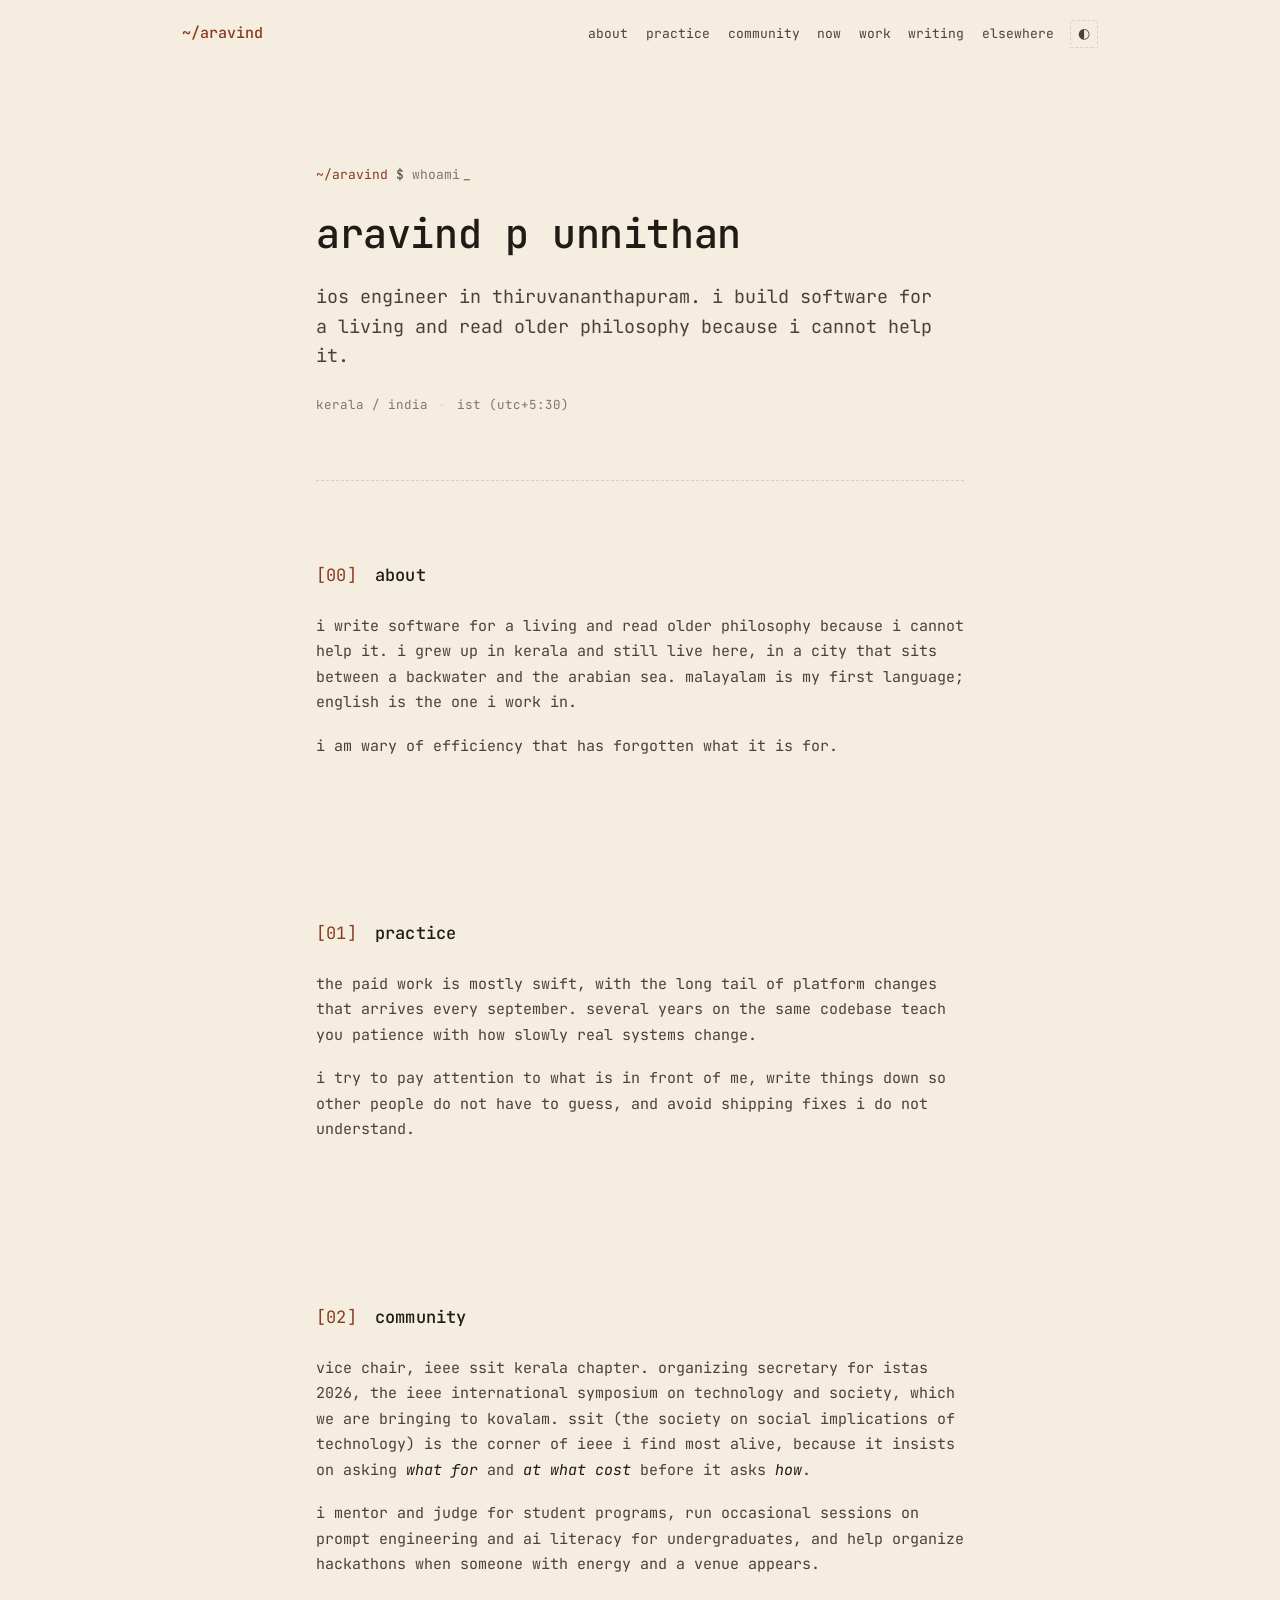
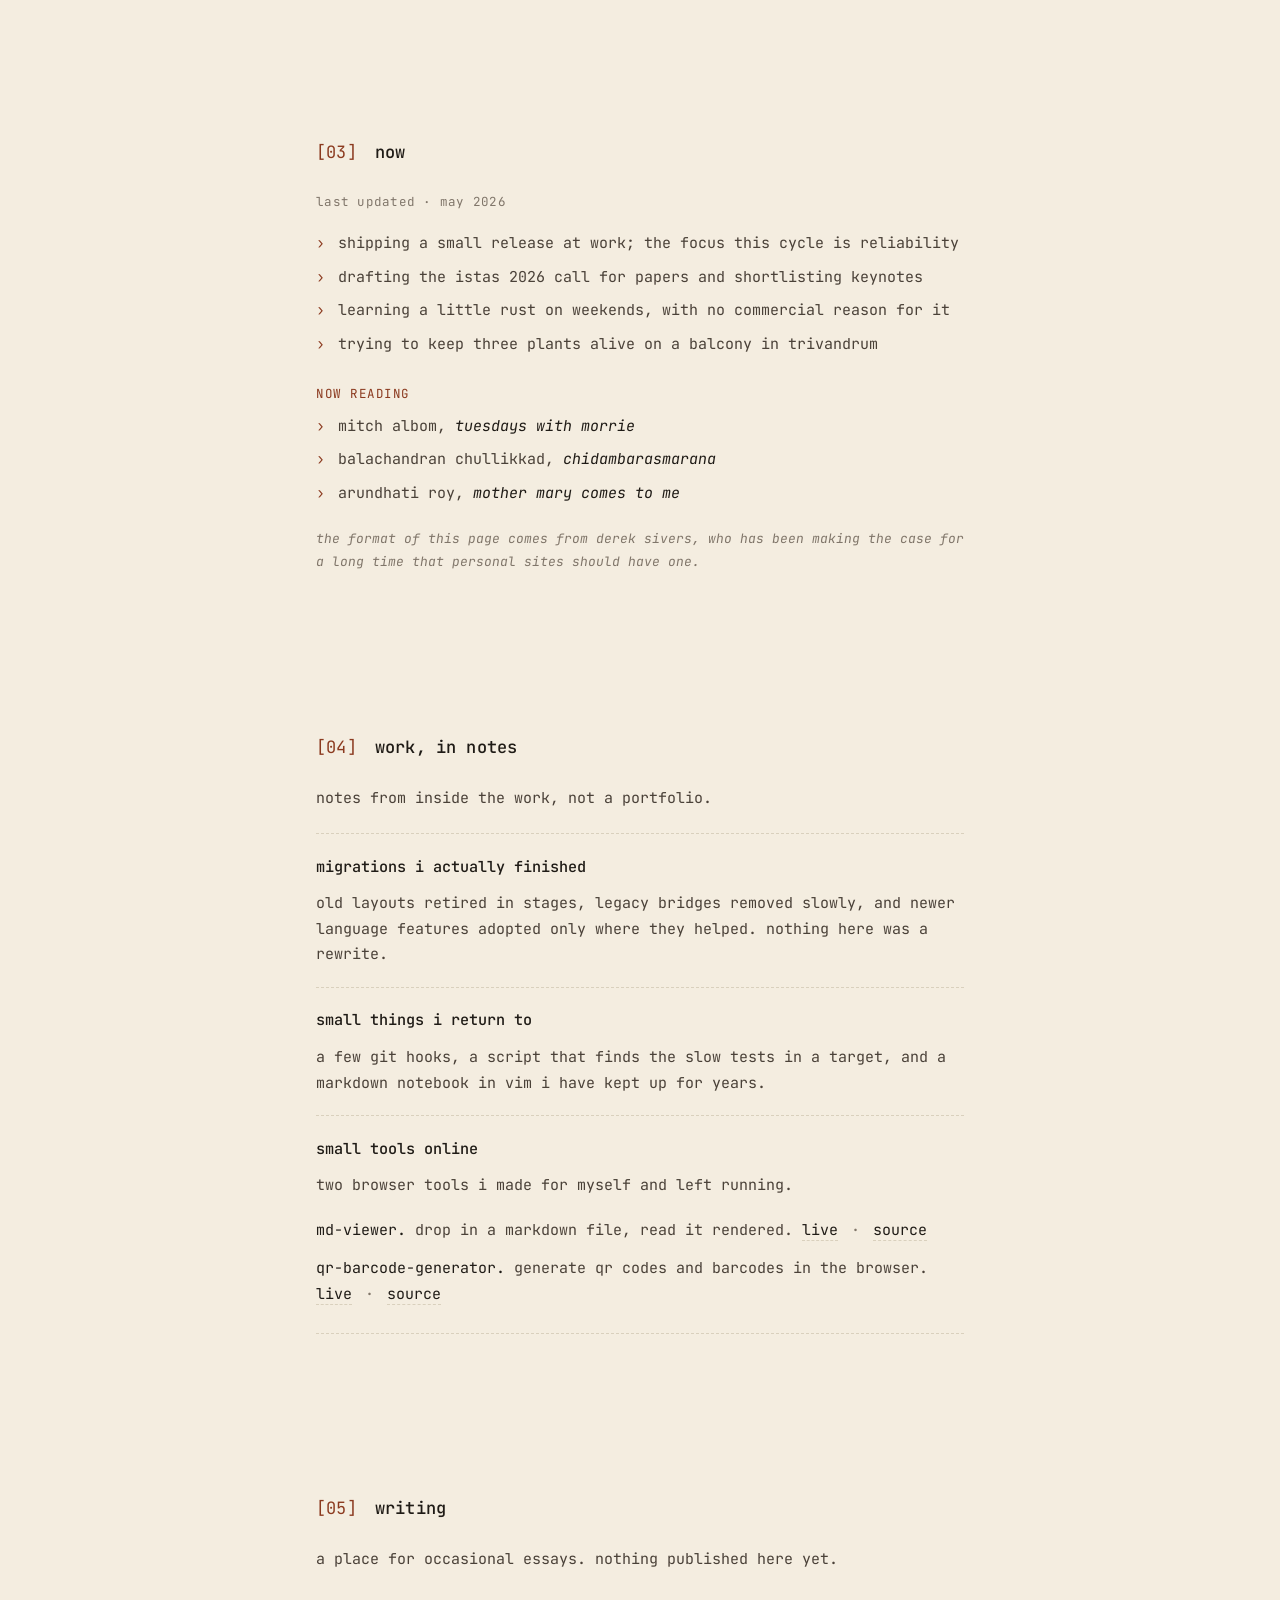
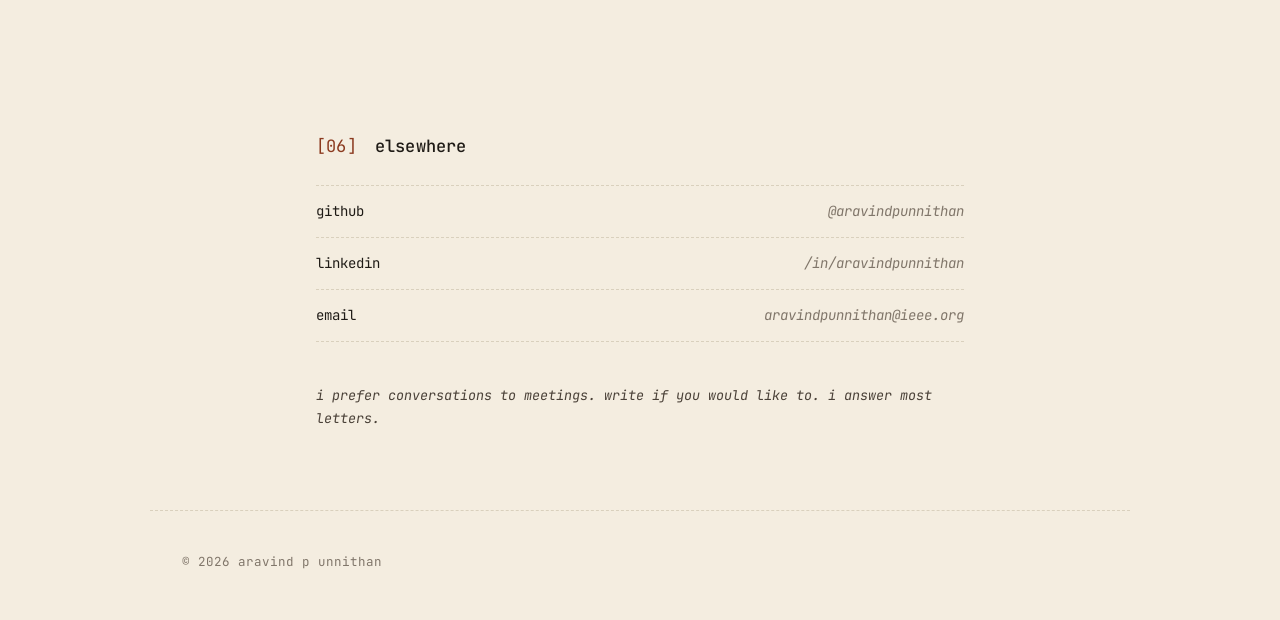
==== index.html @ e4cbd6d9 "Adding small tools to work notes Added md-viewer and qr-barcode-generator to work notes" ====
<!DOCTYPE html>
<html lang="en">
<head>
  <meta charset="UTF-8">
  <meta name="viewport" content="width=device-width, initial-scale=1.0">
  <title>aravind p unnithan</title>
  <meta name="description" content="iOS engineer in Thiruvananthapuram. Notes on practice, reading, and the slow work of building software that pays attention.">
  <meta name="author" content="Aravind P Unnithan">
  <meta name="theme-color" content="#16130f">

  <meta property="og:title" content="aravind p unnithan">
  <meta property="og:description" content="iOS engineer in Thiruvananthapuram. Notes on practice, reading, and the slow work of building software that pays attention.">
  <meta property="og:type" content="website">
  <meta property="og:url" content="https://aravindpunnithan.github.io">

  <link rel="preconnect" href="https://fonts.googleapis.com">
  <link rel="preconnect" href="https://fonts.gstatic.com" crossorigin>
  <link href="https://fonts.googleapis.com/css2?family=JetBrains+Mono:ital,wght@0,300;0,400;0,500;0,600;1,300;1,400&display=swap" rel="stylesheet">

  <link rel="stylesheet" href="styles.css">
</head>
<body>

  <header class="bar">
    <a href="#top" class="brand" aria-label="home">
      <span class="prompt">~/aravind</span>
    </a>
    <nav class="nav" aria-label="primary">
      <a href="#about">about</a>
      <a href="#practice">practice</a>
      <a href="#community">community</a>
      <a href="#now">now</a>
      <a href="#work">work</a>
      <a href="#writing">writing</a>
      <a href="#elsewhere">elsewhere</a>
    </nav>
    <button id="theme" class="theme" type="button" aria-label="toggle theme" title="toggle theme">
      <span aria-hidden="true">◐</span>
    </button>
  </header>

  <main id="top">

    <section class="hero">
      <p class="cmd"><span class="who">~/aravind</span> <span class="sep">$</span> whoami</p>
      <h1>aravind p unnithan</h1>
      <p class="lede">
        ios engineer in thiruvananthapuram. i build software for a living
        and read older philosophy because i cannot help it.
      </p>
      <p class="meta">
        <span>kerala / india</span>
        <span class="dot">·</span>
        <span>ist (utc+5:30)</span>
      </p>
    </section>

    <hr>

    <section id="about">
      <h2><span class="num">[00]</span> about</h2>
      <p>
        i write software for a living and read older philosophy because i
        cannot help it. i grew up in kerala and still live here, in a city
        that sits between a backwater and the arabian sea. malayalam is my
        first language; english is the one i work in.
      </p>
      <p>
        i am wary of efficiency that has forgotten what it is for.
      </p>
    </section>

    <section id="practice">
      <h2><span class="num">[01]</span> practice</h2>
      <p>
        the paid work is mostly swift, with the long tail of platform
        changes that arrives every september. several years on the same
        codebase teach you patience with how slowly real systems change.
      </p>
      <p>
        i try to pay attention to what is in front of me, write things
        down so other people do not have to guess, and avoid shipping
        fixes i do not understand.
      </p>
    </section>

    <section id="community">
      <h2><span class="num">[02]</span> community</h2>
      <p>
        vice chair, ieee ssit kerala chapter. organizing secretary for
        istas 2026, the ieee international symposium on technology and
        society, which we are bringing to kovalam. ssit (the society on
        social implications of technology) is the corner of ieee i find
        most alive, because it insists on asking <em>what for</em> and
        <em>at what cost</em> before it asks <em>how</em>.
      </p>
      <p>
        i mentor and judge for student programs, run occasional sessions
        on prompt engineering and ai literacy for undergraduates, and help
        organize hackathons when someone with energy and a venue appears.
      </p>
    </section>

    <section id="now">
      <h2><span class="num">[03]</span> now</h2>
      <p class="stamp">last updated · may 2026</p>
      <ul class="bullets">
        <li>shipping a small release at work; the focus this cycle is reliability</li>
        <li>drafting the istas 2026 call for papers and shortlisting keynotes</li>
        <li>learning a little rust on weekends, with no commercial reason for it</li>
        <li>trying to keep three plants alive on a balcony in trivandrum</li>
      </ul>

      <p class="sub">now reading</p>
      <ul class="bullets">
        <li>mitch albom, <em>tuesdays with morrie</em></li>
        <li>balachandran chullikkad, <em>chidambarasmarana</em></li>
        <li>arundhati roy, <em>mother mary comes to me</em></li>
      </ul>

      <p class="aside">
        the format of this page comes from derek sivers, who has been
        making the case for a long time that personal sites should have
        one.
      </p>
    </section>

    <section id="work">
      <h2><span class="num">[04]</span> work, in notes</h2>
      <p>
        notes from inside the work, not a portfolio.
      </p>

      <article class="note">
        <h3>migrations i actually finished</h3>
        <p>
          old layouts retired in stages, legacy bridges removed slowly,
          and newer language features adopted only where they helped.
          nothing here was a rewrite.
        </p>
      </article>

      <article class="note">
        <h3>small things i return to</h3>
        <p>
          a few git hooks, a script that finds the slow tests in a target,
          and a markdown notebook in vim i have kept up for years.
        </p>
      </article>

      <article class="note">
        <h3>small tools online</h3>
        <p>
          two browser tools i made for myself and left running.
        </p>
        <ul class="tools">
          <li>
            <span class="t">md-viewer.</span>
            drop in a markdown file, read it rendered.
            <a href="https://aravindpunnithan.github.io/md-viewer/" target="_blank" rel="noopener noreferrer">live</a>
            <span class="sepdot">·</span>
            <a href="https://github.com/aravindpunnithan/md-viewer" target="_blank" rel="noopener noreferrer">source</a>
          </li>
          <li>
            <span class="t">qr-barcode-generator.</span>
            generate qr codes and barcodes in the browser.
            <a href="https://aravindpunnithan.github.io/qr-barcode-generator/" target="_blank" rel="noopener noreferrer">live</a>
            <span class="sepdot">·</span>
            <a href="https://github.com/aravindpunnithan/qr-barcode-generator" target="_blank" rel="noopener noreferrer">source</a>
          </li>
        </ul>
      </article>
    </section>

    <section id="writing">
      <h2><span class="num">[05]</span> writing</h2>
      <p>
        a place for occasional essays. nothing published here yet.
      </p>
    </section>

    <section id="elsewhere">
      <h2><span class="num">[06]</span> elsewhere</h2>
      <ul class="links">
        <li>
          <a href="https://github.com/aravindpunnithan" target="_blank" rel="noopener noreferrer">
            <span class="k">github</span>
            <span class="v">@aravindpunnithan</span>
          </a>
        </li>
        <li>
          <a href="https://www.linkedin.com/in/aravindpunnithan" target="_blank" rel="noopener noreferrer">
            <span class="k">linkedin</span>
            <span class="v">/in/aravindpunnithan</span>
          </a>
        </li>
        <li>
          <a href="mailto:aravindpunnithan@ieee.org">
            <span class="k">email</span>
            <span class="v">aravindpunnithan@ieee.org</span>
          </a>
        </li>
      </ul>

      <p class="hire">
        i prefer conversations to meetings. write if you would like to.
        i answer most letters.
      </p>
    </section>

  </main>

  <footer>
    <p>© <span id="year">2026</span> aravind p unnithan</p>
  </footer>

  <script>
    (function () {
      var y = document.getElementById('year');
      if (y) y.textContent = new Date().getFullYear();

      var root = document.documentElement;
      var btn = document.getElementById('theme');
      var key = 'theme';
      var saved = localStorage.getItem(key);
      if (saved === 'light' || saved === 'dark') root.setAttribute('data-theme', saved);

      btn.addEventListener('click', function () {
        var current = root.getAttribute('data-theme');
        if (!current) {
          var prefersLight = window.matchMedia('(prefers-color-scheme: light)').matches;
          current = prefersLight ? 'light' : 'dark';
        }
        var next = current === 'dark' ? 'light' : 'dark';
        root.setAttribute('data-theme', next);
        localStorage.setItem(key, next);
      });
    })();
  </script>
</body>
</html>
---- styles.css ----
/* aravind punnithan — personal site
   monospace, dark by default, light on request */

:root {
  --bg:        #16130f;
  --bg-soft:   #1e1a15;
  --fg:        #e8ddc8;
  --fg-soft:   #b8ad97;
  --fg-faint:  #756d5e;
  --accent:    #d4915a;
  --rule:      #2a241d;

  --mono: "JetBrains Mono", ui-monospace, "SF Mono", SFMono-Regular,
          Menlo, Consolas, "Liberation Mono", monospace;

  --measure: 72ch;
  --gutter: clamp(1.25rem, 4vw, 2rem);
  --section-y: clamp(3rem, 7vw, 5rem);
}

:root[data-theme="light"] {
  --bg:        #f4ede0;
  --bg-soft:   #ece3d2;
  --fg:        #1f1b16;
  --fg-soft:   #4a4138;
  --fg-faint:  #80766a;
  --accent:    #8b3a1f;
  --rule:      #d9d0bd;
}

@media (prefers-color-scheme: light) {
  :root:not([data-theme]) {
    --bg:        #f4ede0;
    --bg-soft:   #ece3d2;
    --fg:        #1f1b16;
    --fg-soft:   #4a4138;
    --fg-faint:  #80766a;
    --accent:    #8b3a1f;
    --rule:      #d9d0bd;
  }
}

*, *::before, *::after { box-sizing: border-box; }

html { scroll-behavior: smooth; scroll-padding-top: 6rem; }

body {
  margin: 0;
  background: var(--bg);
  color: var(--fg);
  font-family: var(--mono);
  font-size: 15px;
  line-height: 1.7;
  -webkit-font-smoothing: antialiased;
  text-rendering: optimizeLegibility;
}

::selection { background: var(--accent); color: var(--bg); }

a {
  color: var(--fg);
  text-decoration: none;
  border-bottom: 1px dashed var(--rule);
  transition: color .15s ease, border-color .15s ease;
}
a:hover, a:focus-visible { color: var(--accent); border-bottom-color: var(--accent); outline: none; }

hr {
  border: 0;
  border-top: 1px dashed var(--rule);
  margin: 0 auto;
  max-width: var(--measure);
}

/* ── bar ───────────────────────────────────────── */
.bar {
  display: flex;
  align-items: center;
  gap: 1rem;
  max-width: 980px;
  margin: 0 auto;
  padding: 1.25rem var(--gutter);
  flex-wrap: wrap;
}

.brand {
  border: none;
  font-weight: 500;
  color: var(--fg);
}
.brand .prompt { color: var(--accent); }
.brand:hover .prompt { color: var(--fg); }

.nav {
  display: flex;
  gap: 1.1rem;
  margin-left: auto;
  flex-wrap: wrap;
  font-size: 13px;
}
.nav a {
  border-bottom: none;
  color: var(--fg-soft);
}
.nav a:hover { color: var(--accent); }

.theme {
  background: transparent;
  border: 1px dashed var(--rule);
  color: var(--fg-soft);
  font: inherit;
  font-size: 14px;
  width: 28px;
  height: 28px;
  border-radius: 2px;
  cursor: pointer;
  transition: color .15s ease, border-color .15s ease;
}
.theme:hover { color: var(--accent); border-color: var(--accent); }

/* ── main ──────────────────────────────────────── */
main {
  max-width: 980px;
  margin: 0 auto;
  padding: 0 var(--gutter);
}

section {
  max-width: var(--measure);
  margin: 0 auto;
  padding: var(--section-y) 0;
}

/* ── hero ──────────────────────────────────────── */
.hero { padding: clamp(3rem, 9vw, 6rem) 0 clamp(2.5rem, 6vw, 4rem); }

.cmd {
  margin: 0 0 1.5rem;
  font-size: 13px;
  color: var(--fg-faint);
}
.cmd .who { color: var(--accent); }
.cmd .sep { color: var(--fg-soft); }
.cmd::after {
  content: "_";
  margin-left: 0.4ch;
  color: var(--accent);
  animation: blink 1.2s steps(1) infinite;
}

@keyframes blink {
  0%, 50% { opacity: 1; }
  50.01%, 100% { opacity: 0; }
}

h1 {
  font-family: var(--mono);
  font-weight: 500;
  font-size: clamp(1.75rem, 4vw, 2.5rem);
  letter-spacing: -0.01em;
  margin: 0 0 1.5rem;
  line-height: 1.2;
}

.lede {
  font-size: clamp(1rem, 1vw + 0.85rem, 1.15rem);
  color: var(--fg-soft);
  margin: 0 0 1.5rem;
  max-width: 56ch;
  line-height: 1.6;
}

.meta {
  margin: 0;
  font-size: 12.5px;
  color: var(--fg-faint);
  display: flex;
  flex-wrap: wrap;
  gap: 0.5rem 0.65rem;
}
.meta .dot { color: var(--rule); }

/* ── headings ──────────────────────────────────── */
h2 {
  font-family: var(--mono);
  font-weight: 500;
  font-size: 1.0625rem;
  color: var(--fg);
  margin: 0 0 1.5rem;
  letter-spacing: 0.01em;
}
h2 .num {
  color: var(--accent);
  margin-right: 0.5rem;
  font-weight: 400;
}

h3 {
  font-family: var(--mono);
  font-weight: 500;
  font-size: 0.95rem;
  color: var(--fg);
  margin: 0 0 0.75rem;
}

/* ── prose ─────────────────────────────────────── */
section p {
  margin: 0 0 1.2em;
  color: var(--fg-soft);
}
section p:last-child { margin-bottom: 0; }

em {
  font-style: italic;
  color: var(--fg);
}

strong {
  font-weight: 600;
  color: var(--fg);
}

/* ── now / lists ───────────────────────────────── */
.stamp {
  font-size: 12.5px;
  color: var(--fg-faint);
  margin: 0 0 1.2rem;
  letter-spacing: 0.02em;
}

.sub {
  font-size: 12.5px;
  color: var(--accent);
  margin: 1.6rem 0 0.6rem;
  letter-spacing: 0.04em;
  text-transform: uppercase;
}

.bullets {
  list-style: none;
  padding: 0;
  margin: 0 0 1.2rem;
}
.bullets li {
  position: relative;
  padding-left: 1.4rem;
  margin-bottom: 0.5rem;
  color: var(--fg-soft);
}
.bullets li::before {
  content: "›";
  position: absolute;
  left: 0;
  color: var(--accent);
}

.aside {
  font-size: 13px;
  color: var(--fg-faint);
  font-style: italic;
  margin-top: 1.4rem;
}

/* ── tools list inside a note ──────────────────── */
.tools {
  list-style: none;
  padding: 0;
  margin: 0.8rem 0 0;
}
.tools li {
  padding: 0.4rem 0;
  color: var(--fg-soft);
}
.tools .t { color: var(--fg); }
.tools .sepdot { color: var(--fg-faint); margin: 0 0.25rem; }

/* ── notes ─────────────────────────────────────── */
.note {
  padding: 1.2rem 0;
  border-bottom: 1px dashed var(--rule);
}
.note:first-of-type { border-top: 1px dashed var(--rule); margin-top: 1.4rem; }
.note p { margin-bottom: 0; }

/* ── elsewhere ─────────────────────────────────── */
.links {
  list-style: none;
  padding: 0;
  margin: 0 0 1.6rem;
  border-top: 1px dashed var(--rule);
}
.links li { border-bottom: 1px dashed var(--rule); }
.links a {
  display: flex;
  justify-content: space-between;
  gap: 1rem;
  padding: 0.85rem 0;
  border: none;
  font-size: 14px;
}
.links .k { color: var(--fg); }
.links .v { color: var(--fg-faint); font-style: italic; }
.links a:hover .k, .links a:hover .v { color: var(--accent); }

.hire {
  font-size: 13.5px;
  color: var(--fg-soft);
  padding: 1rem 0 0;
  font-style: italic;
}

/* ── footer ────────────────────────────────────── */
footer {
  max-width: 980px;
  margin: 0 auto;
  padding: 2.5rem var(--gutter) 3rem;
  border-top: 1px dashed var(--rule);
  font-size: 12.5px;
  color: var(--fg-faint);
}
footer p { margin: 0; max-width: var(--measure); }

/* ── small screens ─────────────────────────────── */
@media (max-width: 620px) {
  .bar { gap: 0.75rem; padding: 1rem var(--gutter); }
  .nav { margin-left: 0; width: 100%; order: 3; }
  .theme { order: 2; margin-left: auto; }
}

/* ── motion ────────────────────────────────────── */
@media (prefers-reduced-motion: reduce) {
  html { scroll-behavior: auto; }
  .cmd::after { animation: none; }
  *, *::before, *::after {
    transition-duration: 0.001ms !important;
    animation-duration: 0.001ms !important;
  }
}
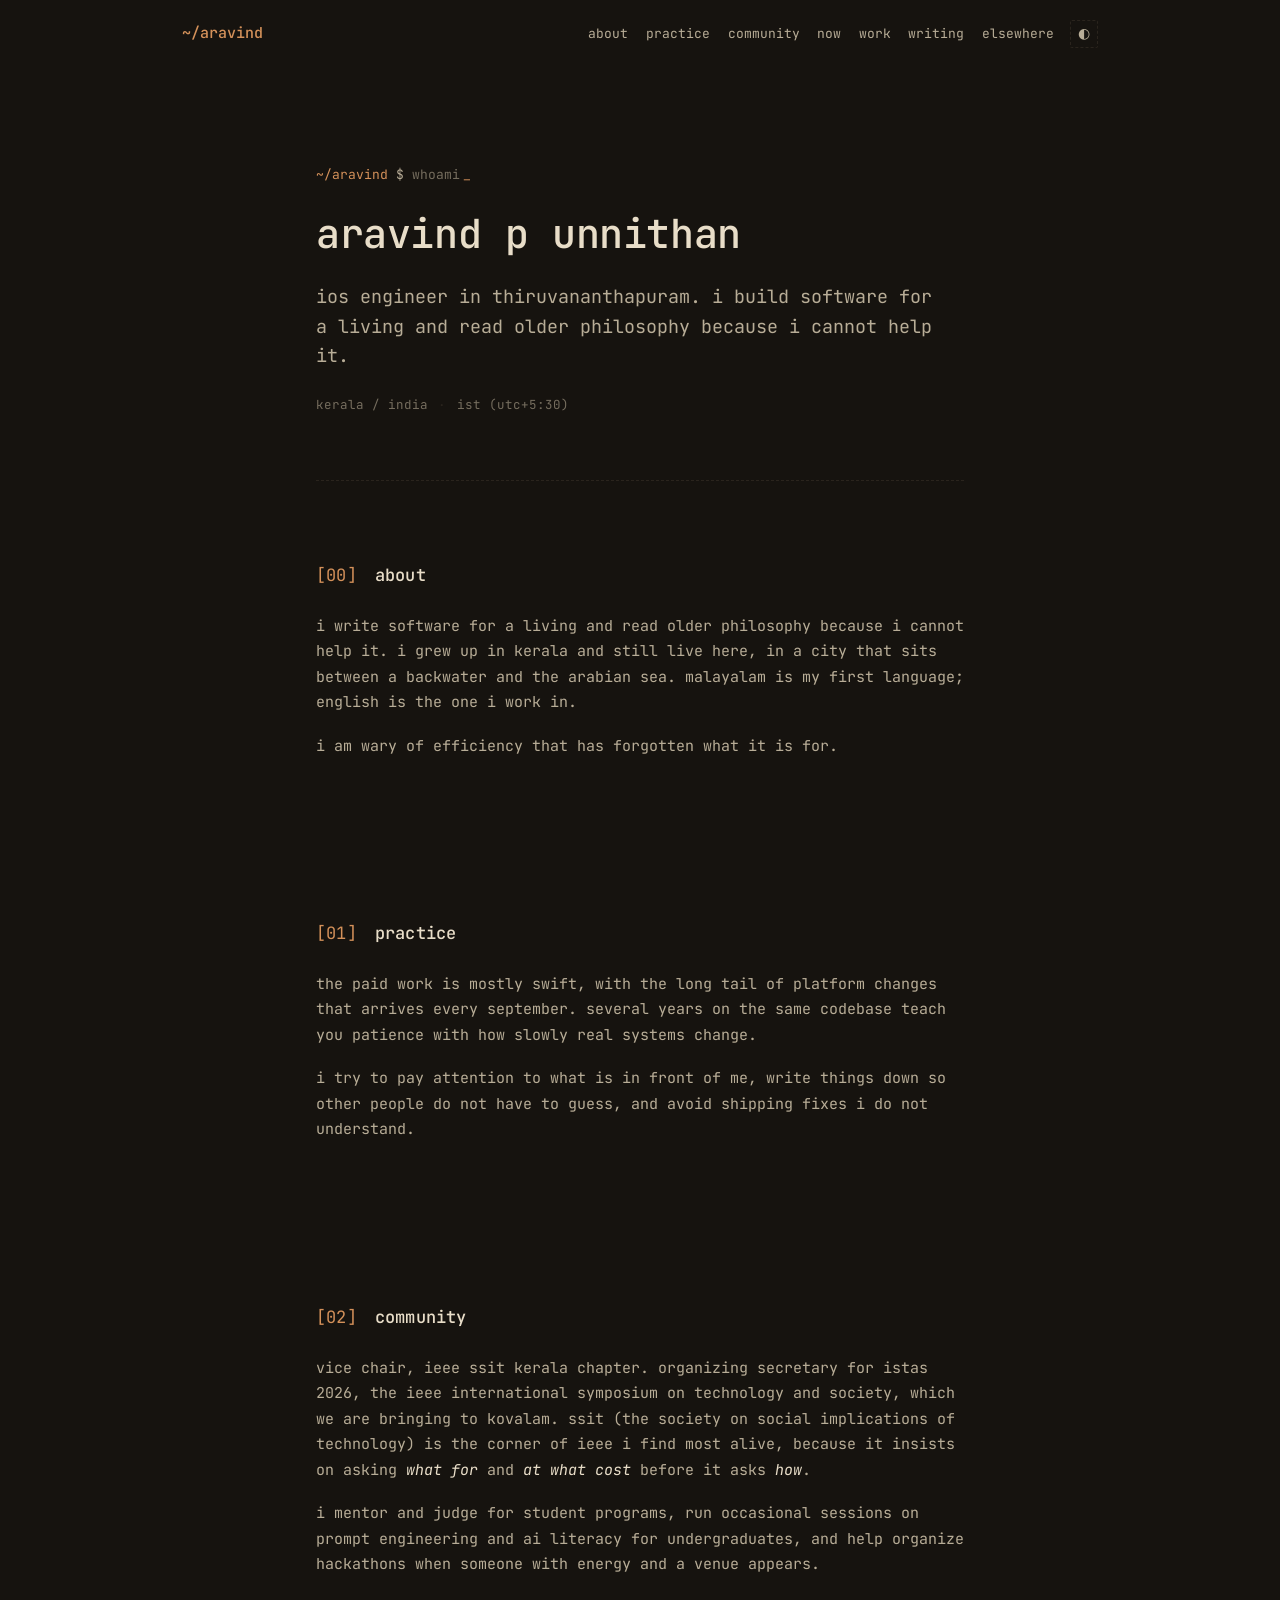
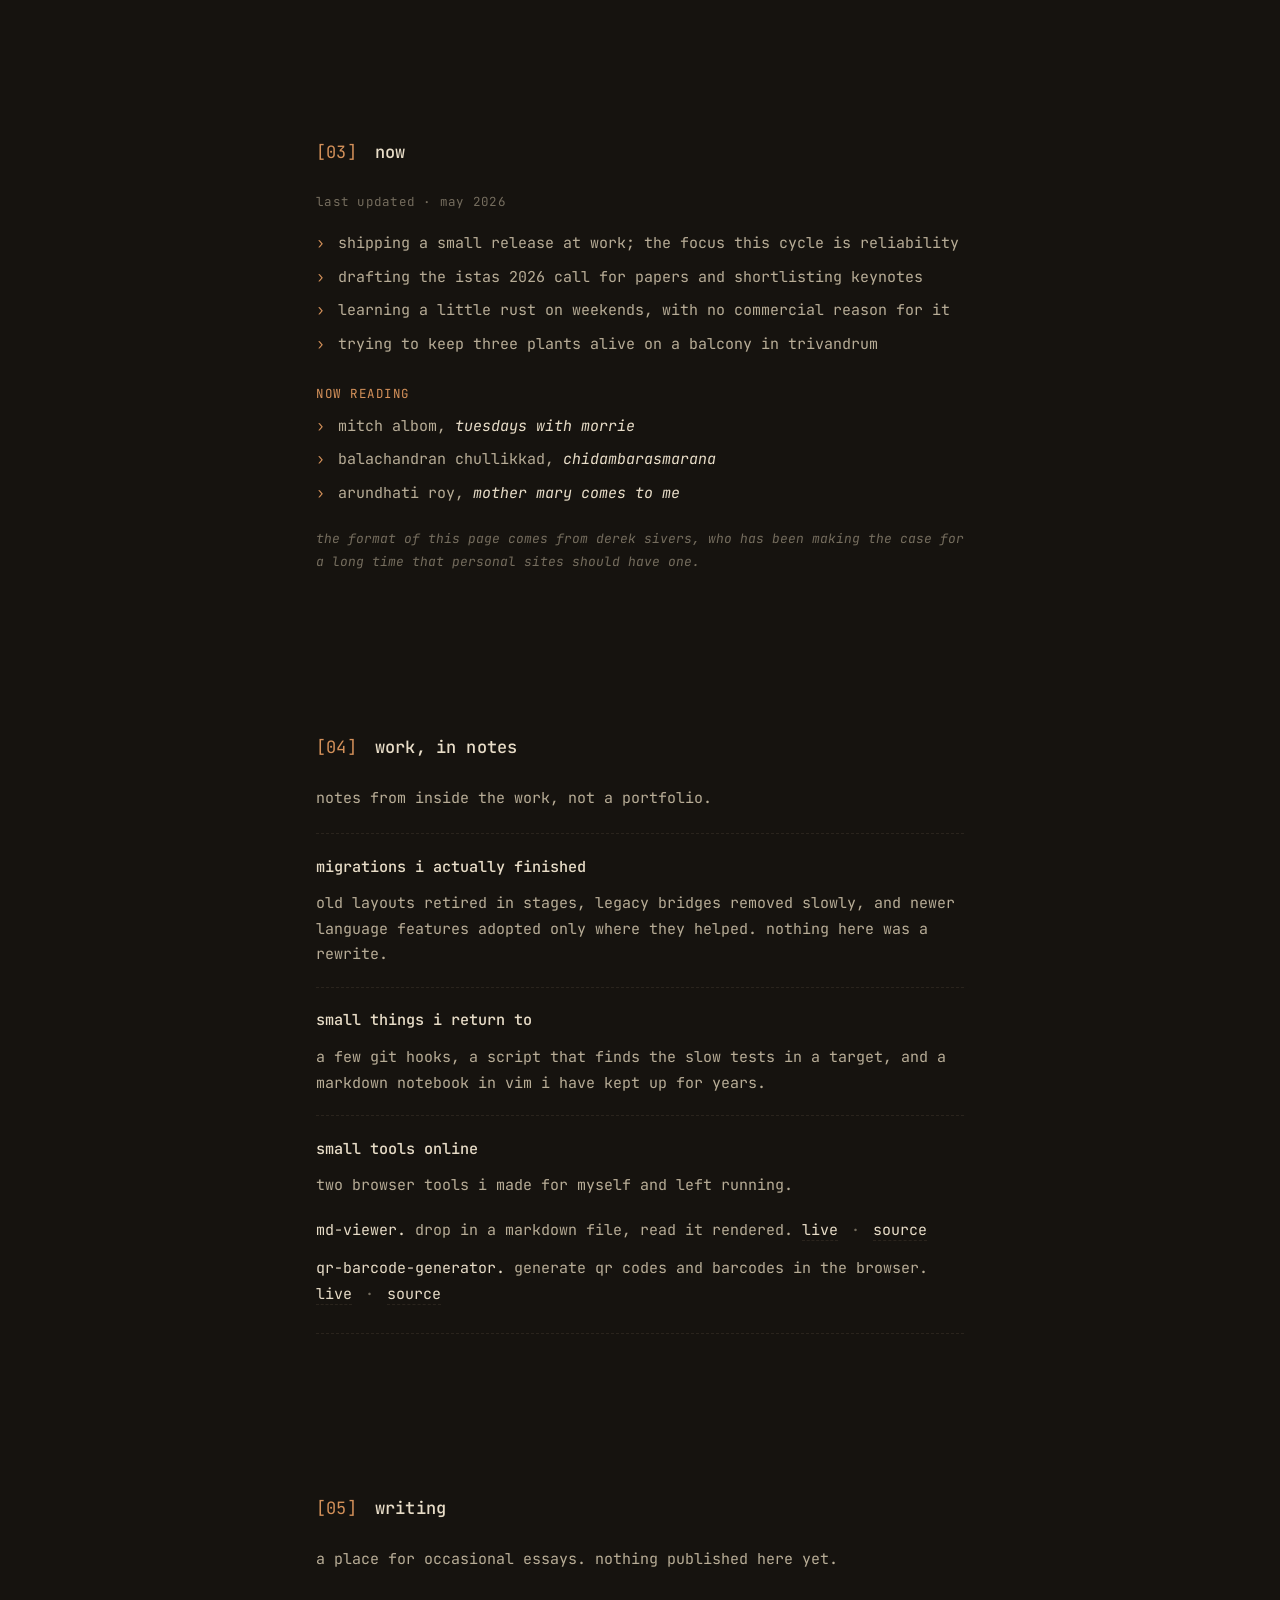
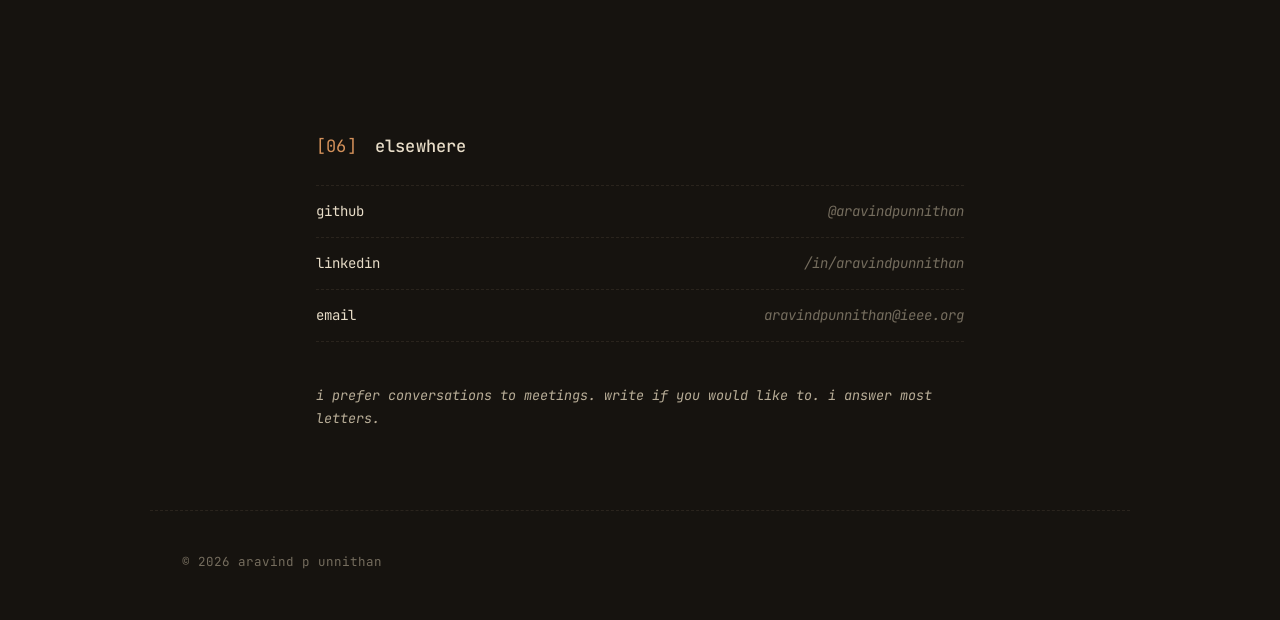
==== commit 8715de2d: "Set dark mode as unconditional default The OS preference no longer overrides; dark renders on first " ====
--- a/index.html
+++ b/index.html
@@ -226,11 +226,7 @@
       if (saved === 'light' || saved === 'dark') root.setAttribute('data-theme', saved);
 
       btn.addEventListener('click', function () {
-        var current = root.getAttribute('data-theme');
-        if (!current) {
-          var prefersLight = window.matchMedia('(prefers-color-scheme: light)').matches;
-          current = prefersLight ? 'light' : 'dark';
-        }
+        var current = root.getAttribute('data-theme') || 'dark';
         var next = current === 'dark' ? 'light' : 'dark';
         root.setAttribute('data-theme', next);
         localStorage.setItem(key, next);
--- a/styles.css
+++ b/styles.css
@@ -28,18 +28,6 @@
   --rule:      #d9d0bd;
 }
 
-@media (prefers-color-scheme: light) {
-  :root:not([data-theme]) {
-    --bg:        #f4ede0;
-    --bg-soft:   #ece3d2;
-    --fg:        #1f1b16;
-    --fg-soft:   #4a4138;
-    --fg-faint:  #80766a;
-    --accent:    #8b3a1f;
-    --rule:      #d9d0bd;
-  }
-}
-
 *, *::before, *::after { box-sizing: border-box; }
 
 html { scroll-behavior: smooth; scroll-padding-top: 6rem; }
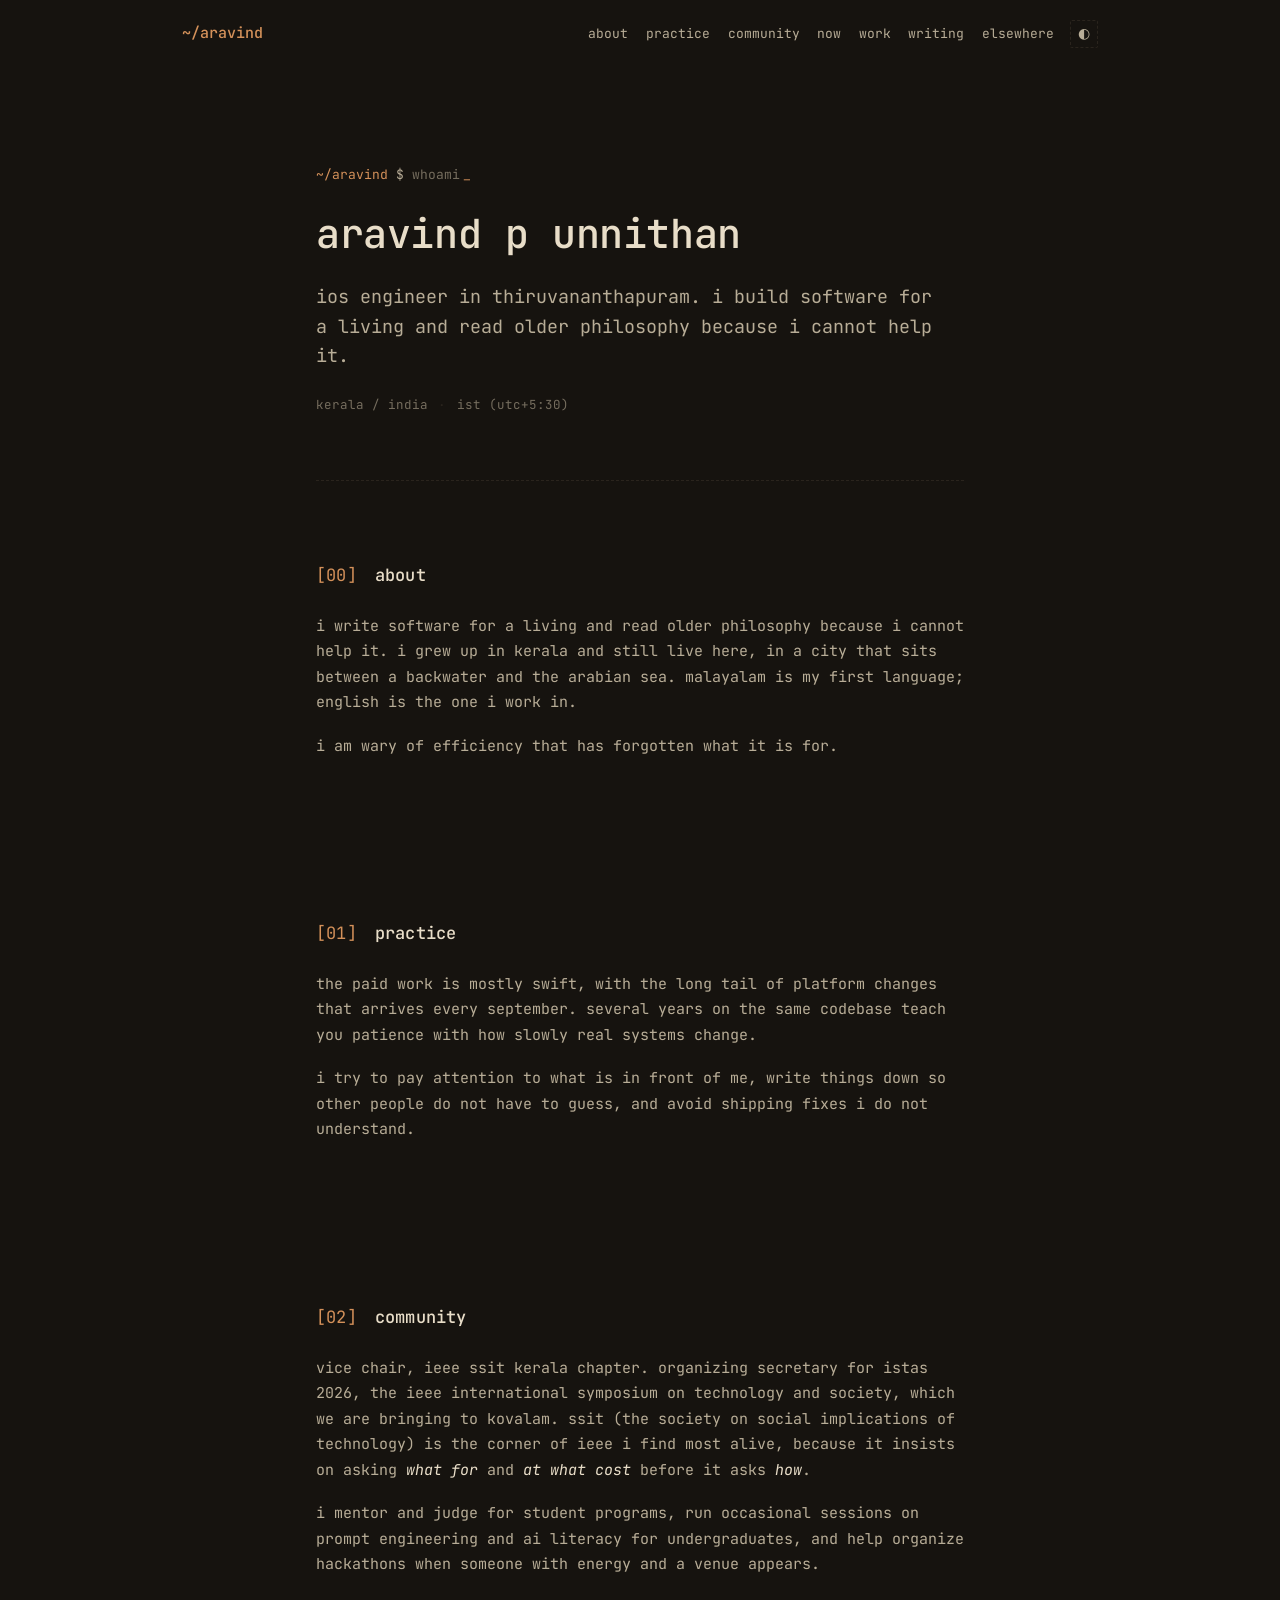
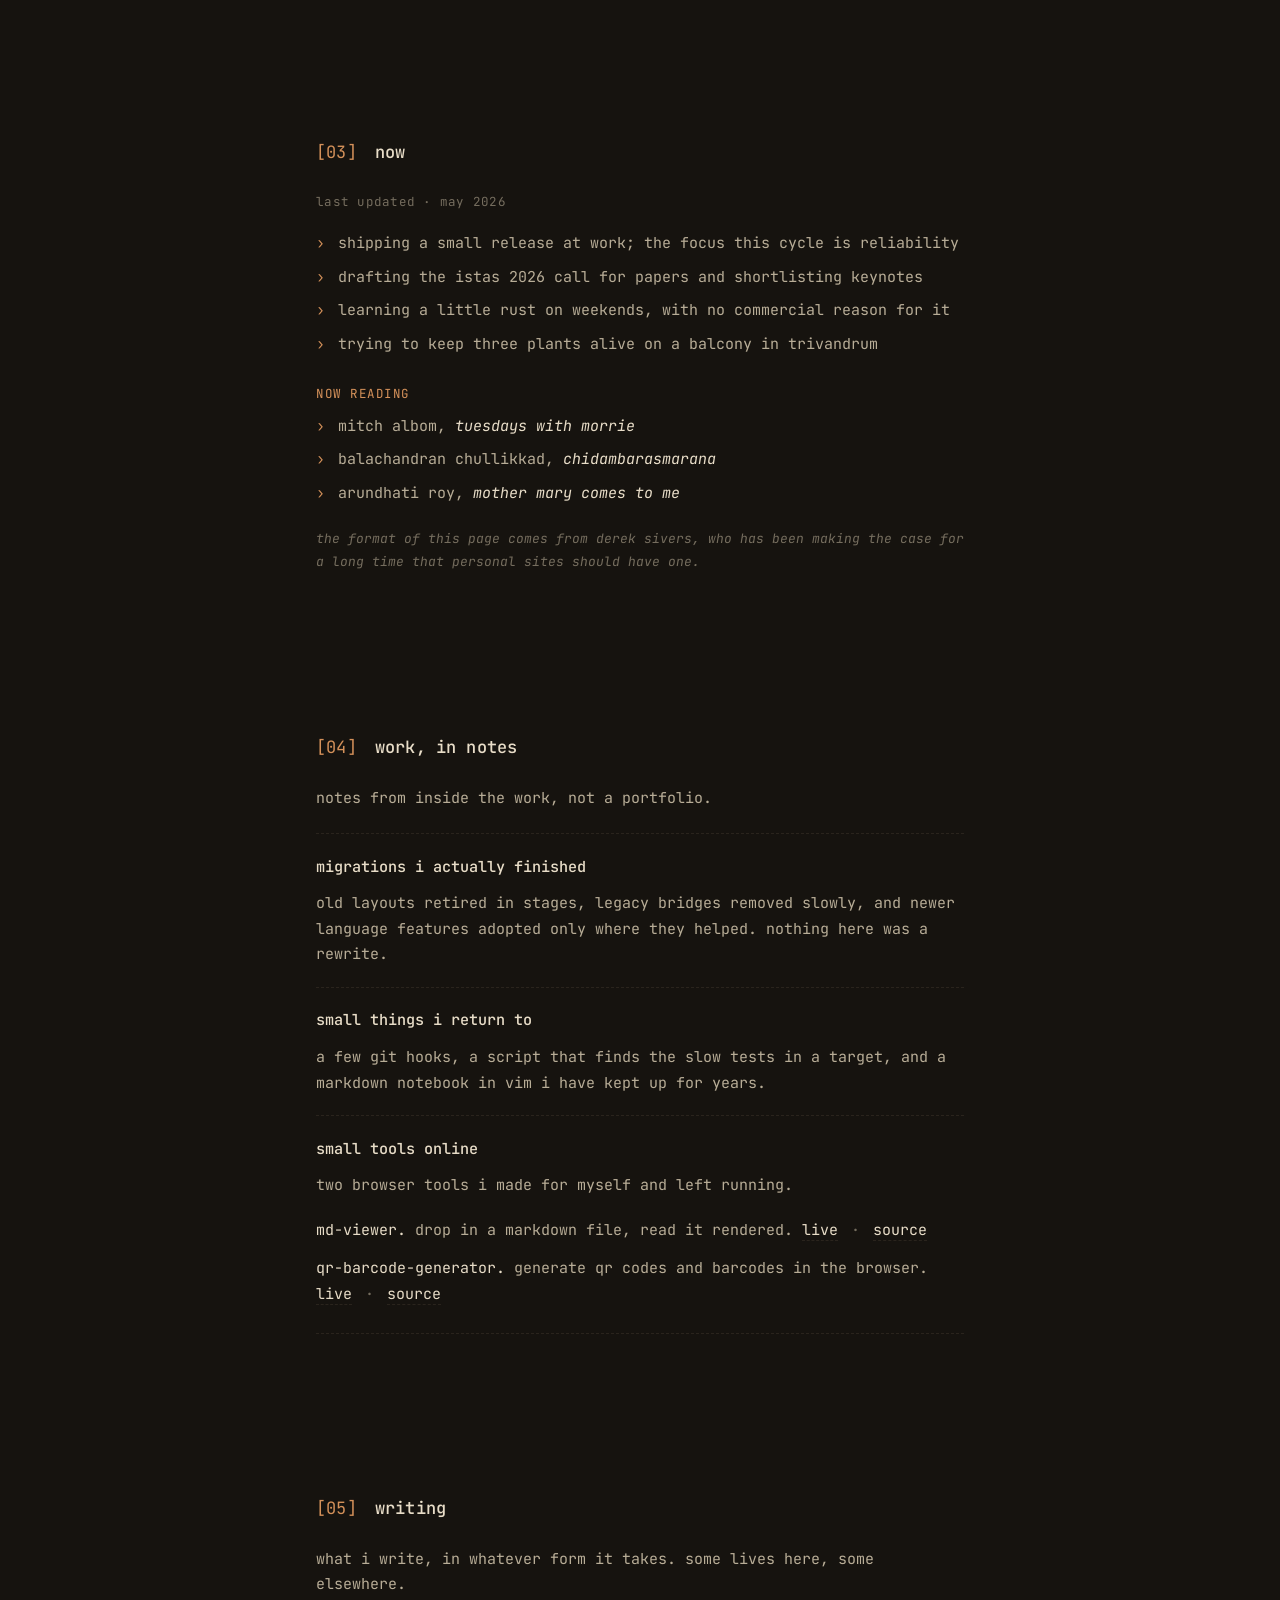
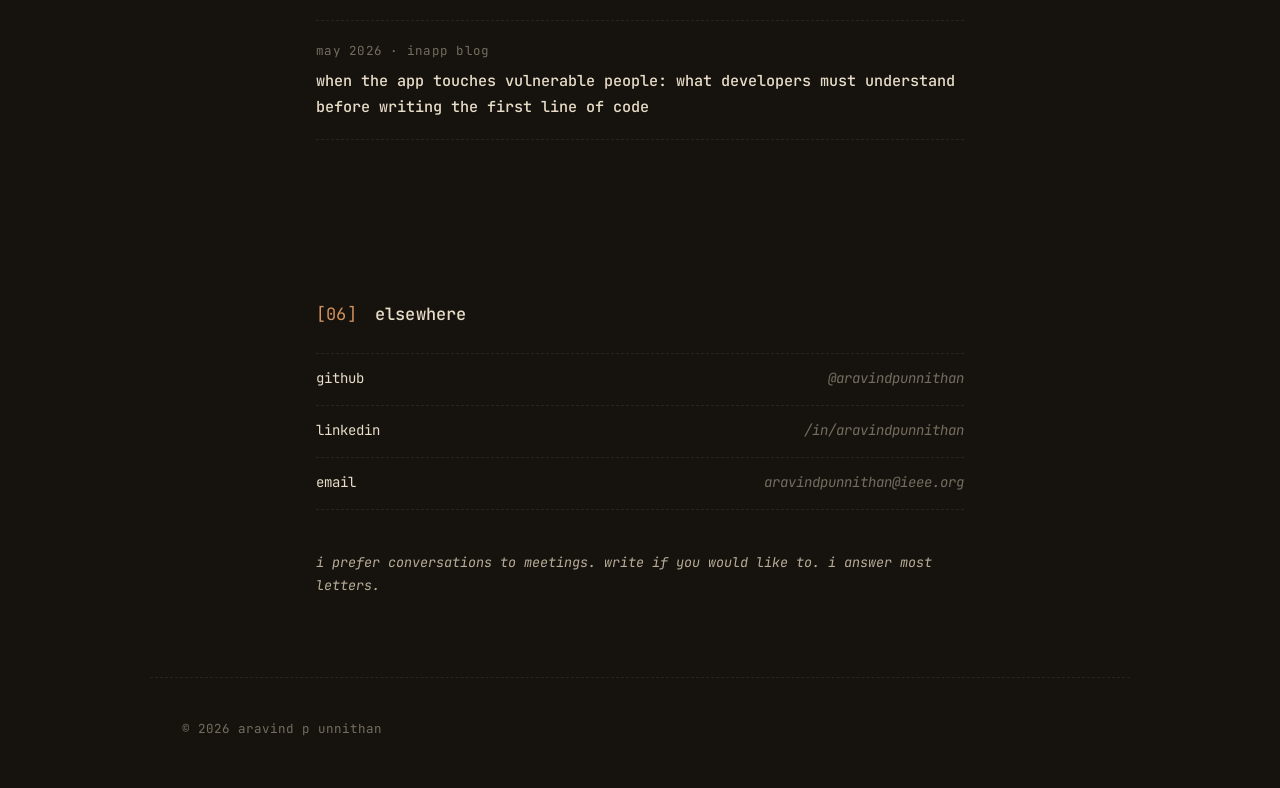
==== commit 4a3928f4: "Adding published blog to writing section" ====
--- a/index.html
+++ b/index.html
@@ -7,6 +7,8 @@
   <meta name="description" content="iOS engineer in Thiruvananthapuram. Notes on practice, reading, and the slow work of building software that pays attention.">
   <meta name="author" content="Aravind P Unnithan">
   <meta name="theme-color" content="#16130f">
+
+  <link rel="icon" type="image/svg+xml" href="favicon.svg">
 
   <meta property="og:title" content="aravind p unnithan">
   <meta property="og:description" content="iOS engineer in Thiruvananthapuram. Notes on practice, reading, and the slow work of building software that pays attention.">
@@ -175,8 +177,16 @@
     <section id="writing">
       <h2><span class="num">[05]</span> writing</h2>
       <p>
-        a place for occasional essays. nothing published here yet.
-      </p>
+        what i write, in whatever form it takes. some lives here,
+        some elsewhere.
+      </p>
+
+      <article class="essay">
+        <p class="d">may 2026 · inapp blog</p>
+        <h3>
+          <a href="https://inapp.com/blog/when-the-app-touches-vulnerable-people-what-developers-must-understand-before-writing-the-first-line-of-code/" target="_blank" rel="noopener noreferrer">when the app touches vulnerable people: what developers must understand before writing the first line of code</a>
+        </h3>
+      </article>
     </section>
 
     <section id="elsewhere">
--- a/styles.css
+++ b/styles.css
@@ -270,6 +270,34 @@
 .note:first-of-type { border-top: 1px dashed var(--rule); margin-top: 1.4rem; }
 .note p { margin-bottom: 0; }
 
+/* ── essays / writing list ─────────────────────── */
+.essay {
+  padding: 1.2rem 0;
+  border-bottom: 1px dashed var(--rule);
+}
+.essay:first-of-type {
+  border-top: 1px dashed var(--rule);
+  margin-top: 1.4rem;
+}
+.essay .d {
+  font-size: 12.5px;
+  color: var(--fg-faint);
+  margin: 0 0 0.4rem;
+  letter-spacing: 0.02em;
+}
+.essay h3 { margin: 0 0 0.5rem; }
+.essay h3 a {
+  color: var(--fg);
+  border-bottom: none;
+}
+.essay h3 a:hover { color: var(--accent); }
+.essay h3:last-child { margin-bottom: 0; }
+.essay .desc {
+  margin: 0;
+  color: var(--fg-soft);
+  font-size: 14.5px;
+}
+
 /* ── elsewhere ─────────────────────────────────── */
 .links {
   list-style: none;
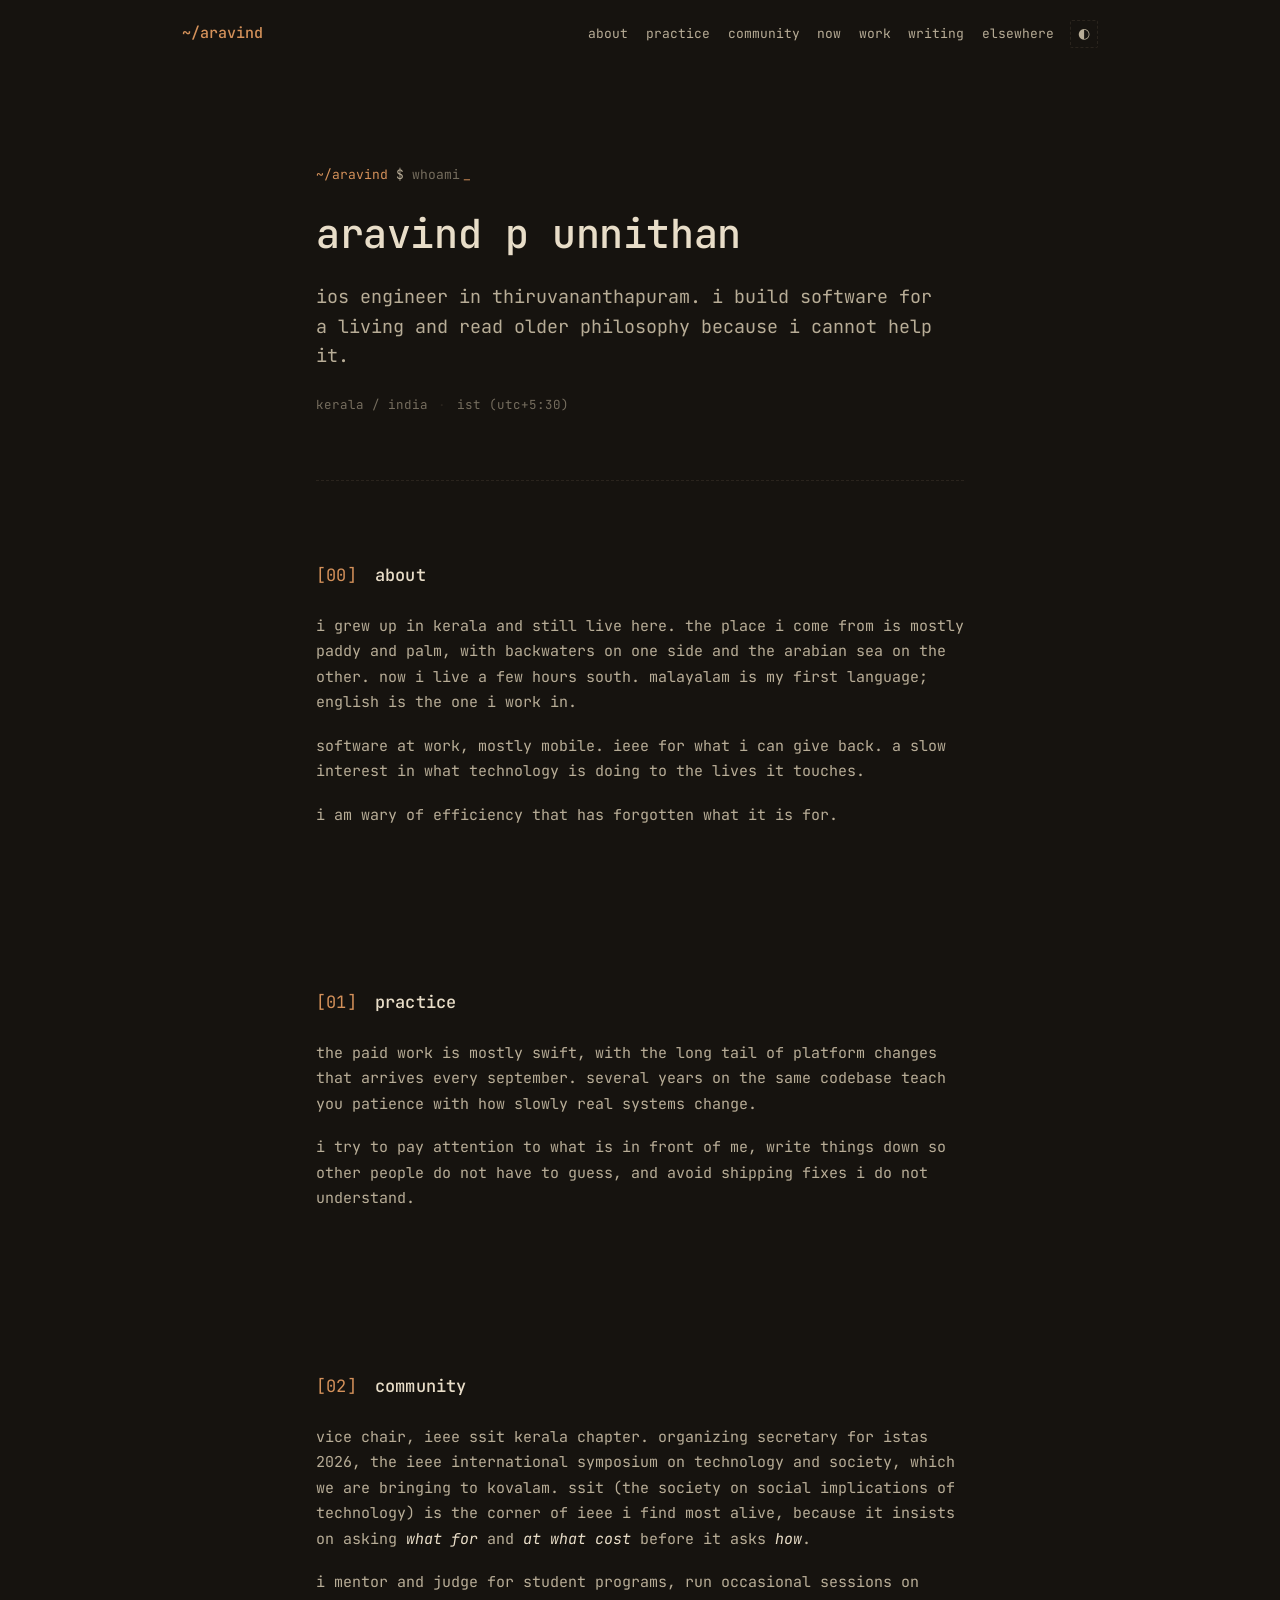
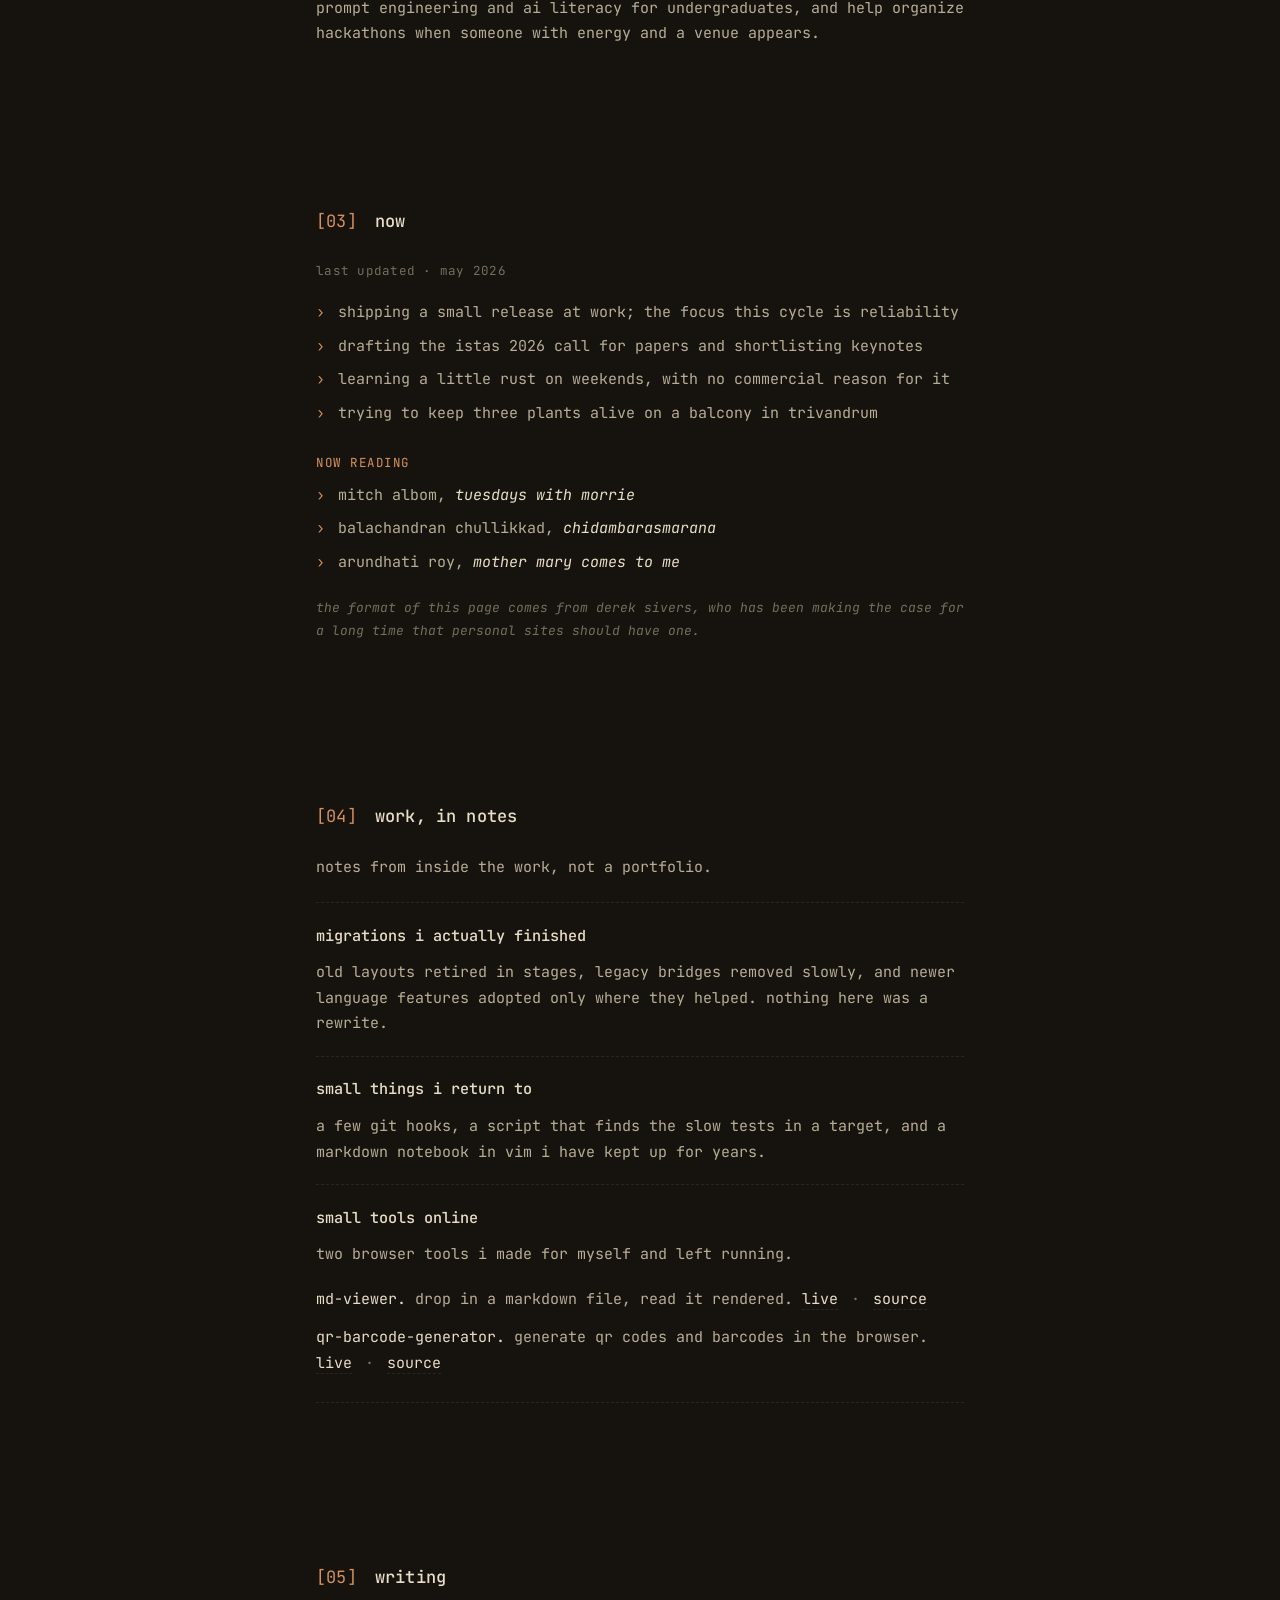
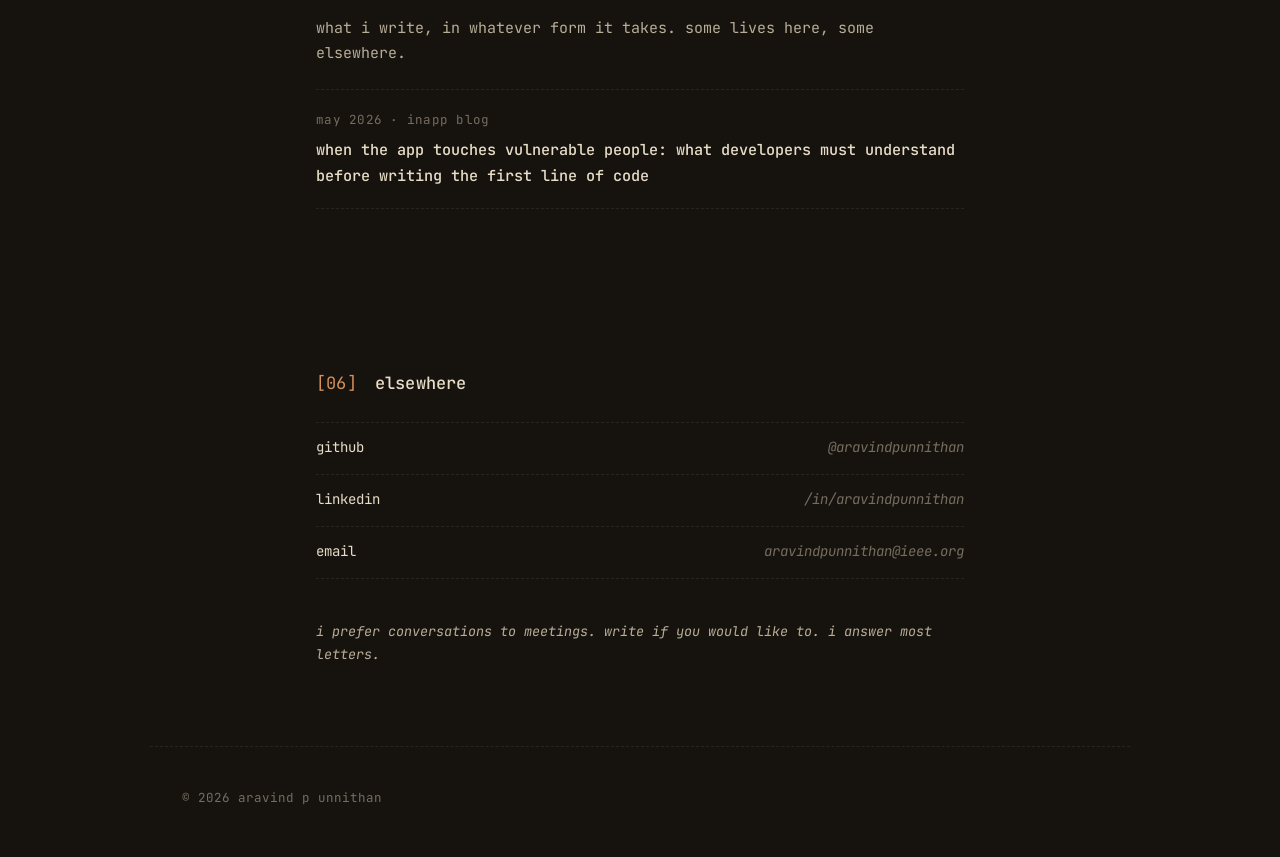
==== commit 411703d6: "Rewrite About" ====
--- a/index.html
+++ b/index.html
@@ -20,6 +20,10 @@
   <link href="https://fonts.googleapis.com/css2?family=JetBrains+Mono:ital,wght@0,300;0,400;0,500;0,600;1,300;1,400&display=swap" rel="stylesheet">
 
   <link rel="stylesheet" href="styles.css">
+
+  <!-- analytics: goatcounter (privacy-first, no cookies) -->
+  <script data-goatcounter="https://aravindpunnithan.goatcounter.com/count"
+          async src="//gc.zgo.at/count.js"></script>
 </head>
 <body>
 
@@ -62,10 +66,14 @@
     <section id="about">
       <h2><span class="num">[00]</span> about</h2>
       <p>
-        i write software for a living and read older philosophy because i
-        cannot help it. i grew up in kerala and still live here, in a city
-        that sits between a backwater and the arabian sea. malayalam is my
+        i grew up in kerala and still live here. the place i come from is
+        mostly paddy and palm, with backwaters on one side and the arabian
+        sea on the other. now i live a few hours south. malayalam is my
         first language; english is the one i work in.
+      </p>
+      <p>
+        software at work, mostly mobile. ieee for what i can give back.
+        a slow interest in what technology is doing to the lives it touches.
       </p>
       <p>
         i am wary of efficiency that has forgotten what it is for.
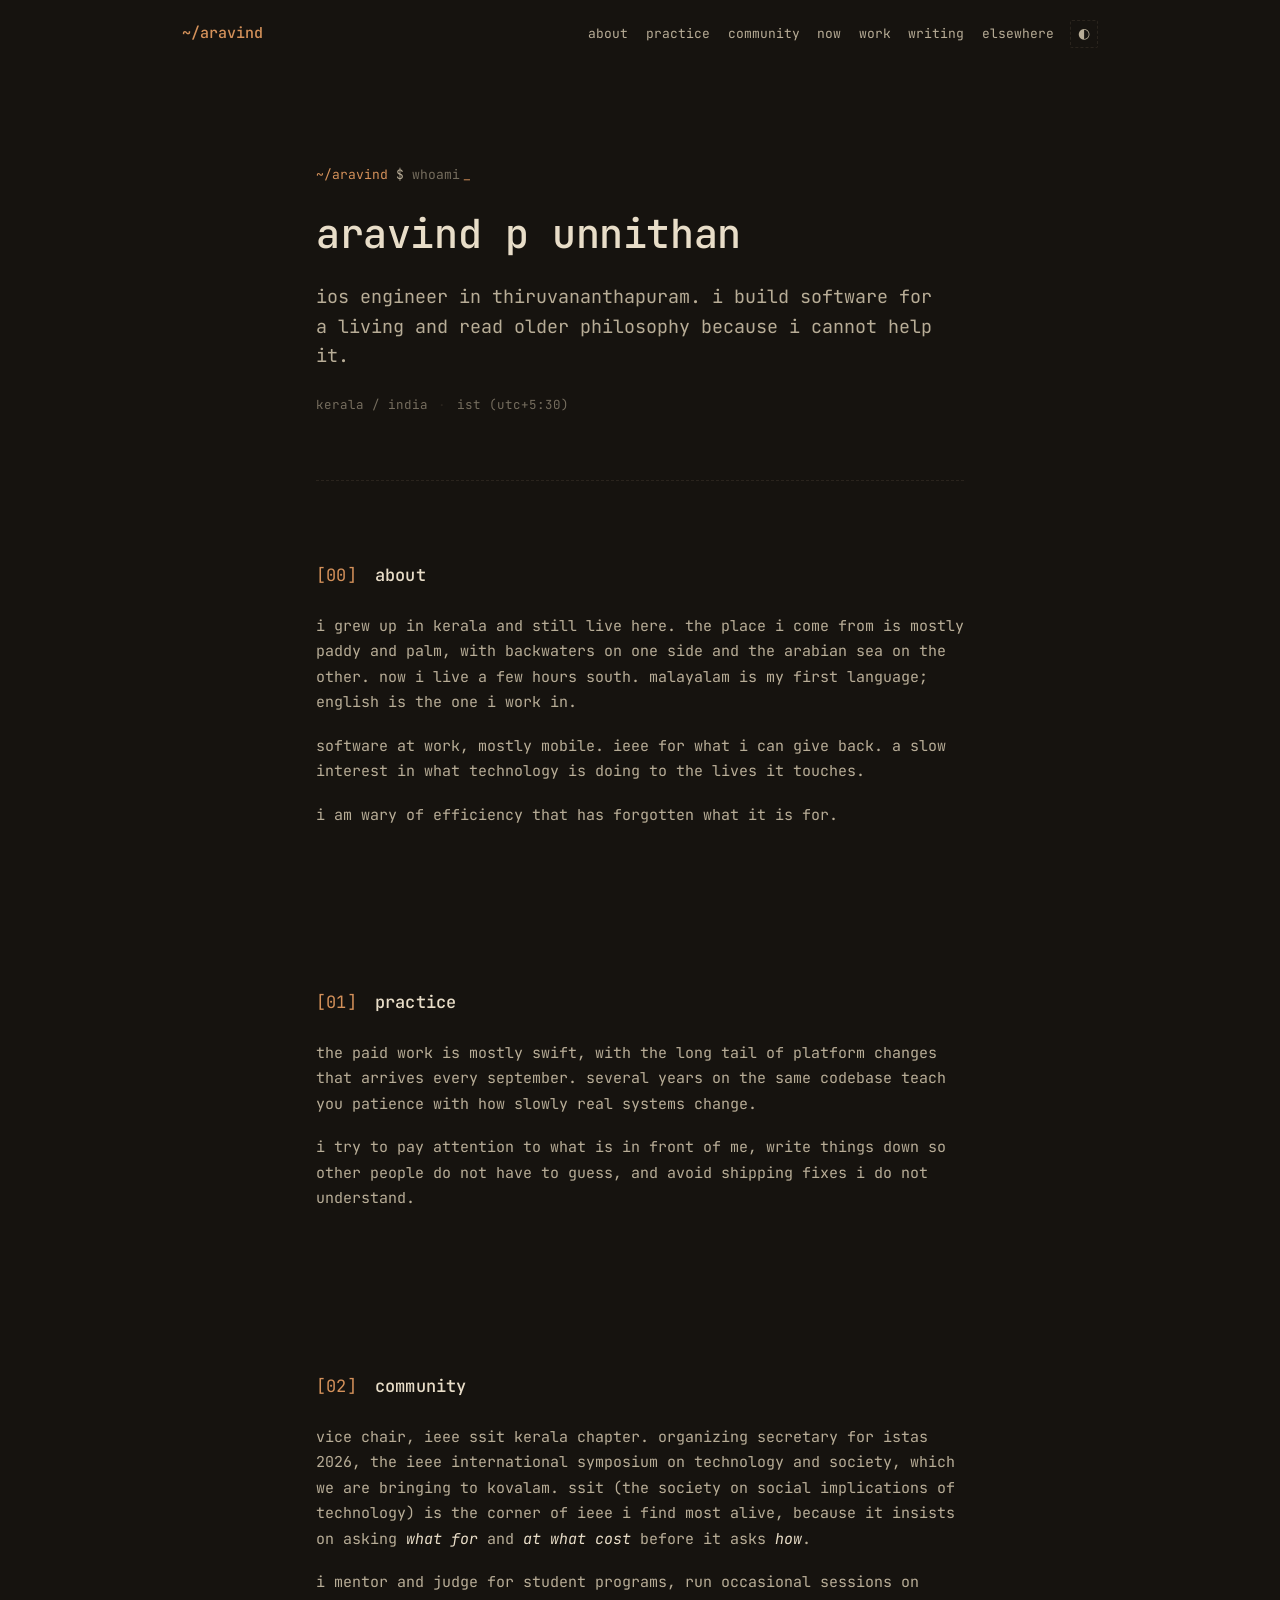
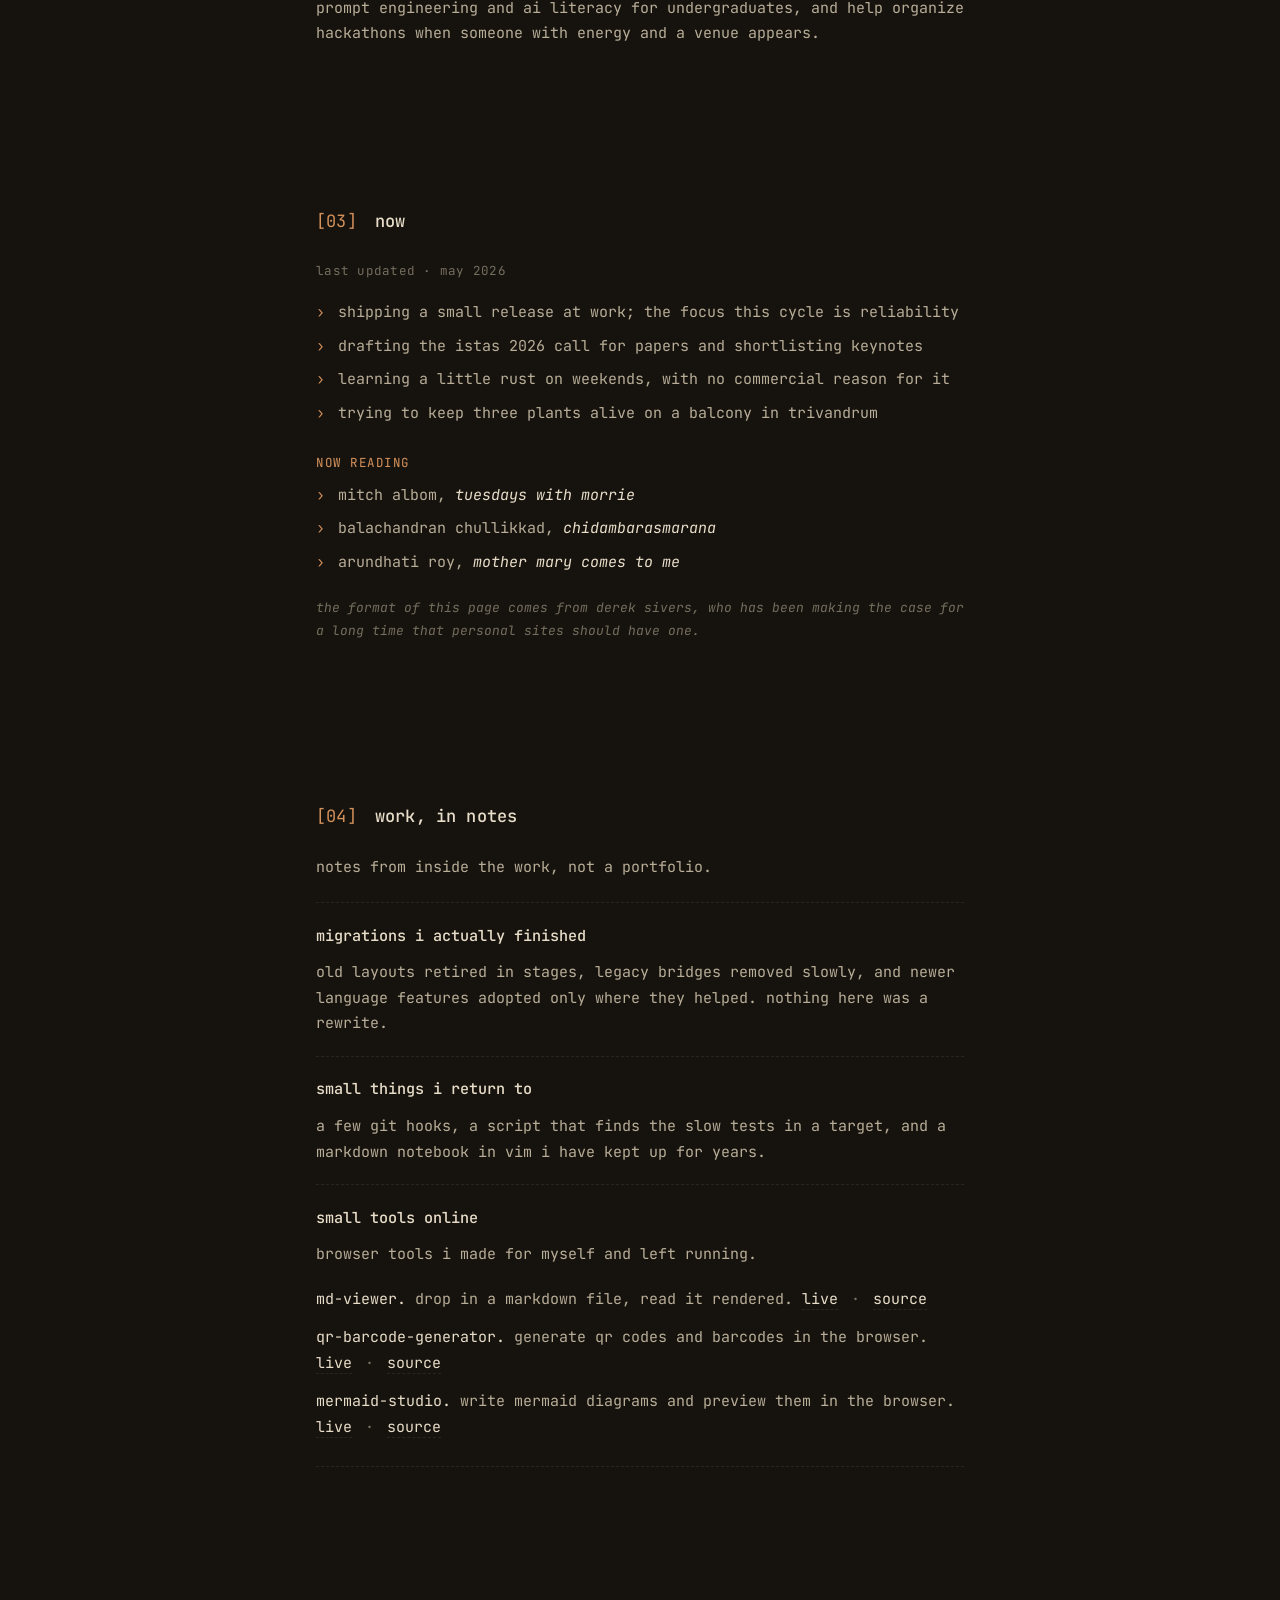
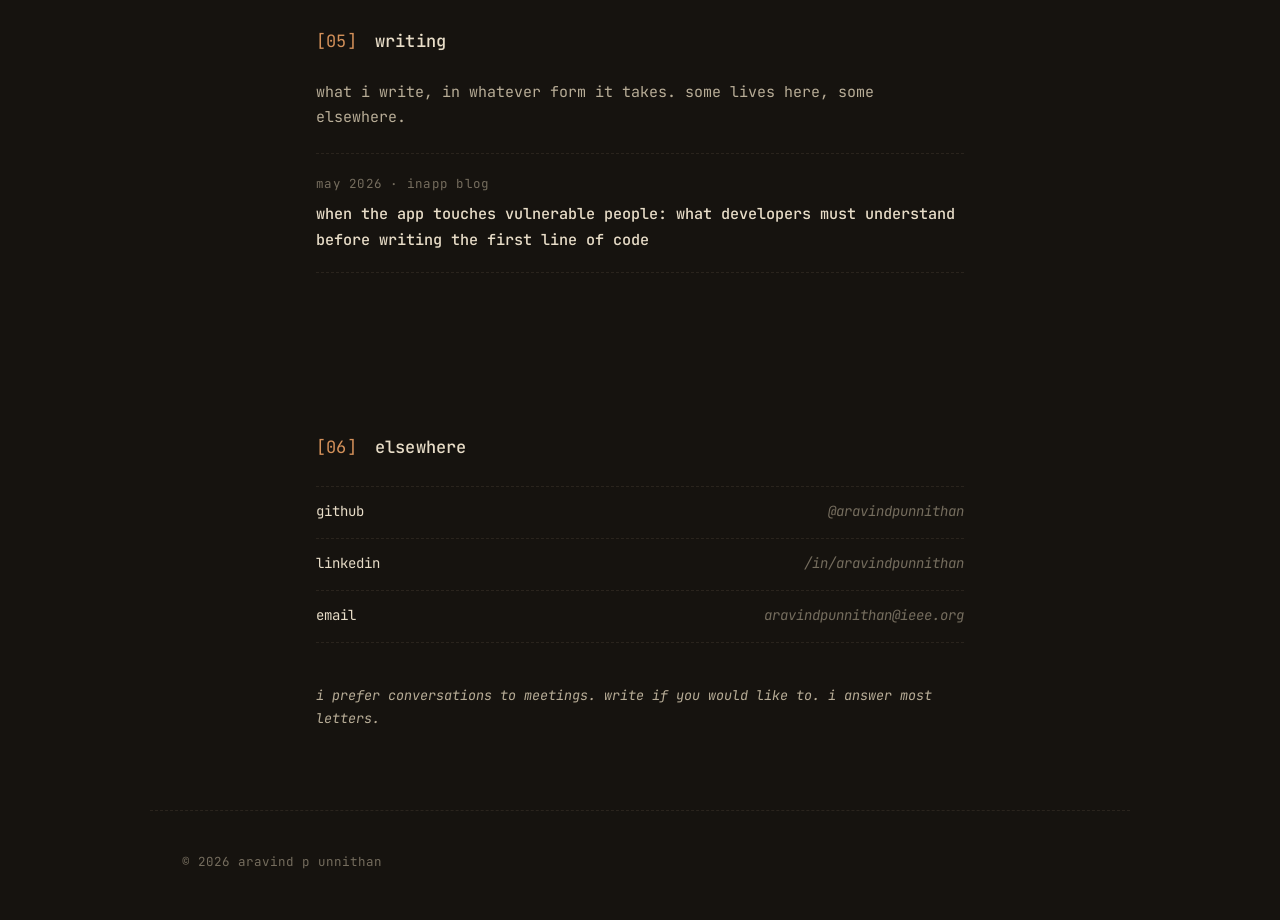
==== commit 77c4a3a6: "Added mermaid-studio to small tools" ====
--- a/index.html
+++ b/index.html
@@ -161,7 +161,7 @@
       <article class="note">
         <h3>small tools online</h3>
         <p>
-          two browser tools i made for myself and left running.
+          browser tools i made for myself and left running.
         </p>
         <ul class="tools">
           <li>
@@ -177,6 +177,13 @@
             <a href="https://aravindpunnithan.github.io/qr-barcode-generator/" target="_blank" rel="noopener noreferrer">live</a>
             <span class="sepdot">·</span>
             <a href="https://github.com/aravindpunnithan/qr-barcode-generator" target="_blank" rel="noopener noreferrer">source</a>
+          </li>
+          <li>
+            <span class="t">mermaid-studio.</span>
+            write mermaid diagrams and preview them in the browser.
+            <a href="https://aravindpunnithan.github.io/mermaid-studio/" target="_blank" rel="noopener noreferrer">live</a>
+            <span class="sepdot">·</span>
+            <a href="https://github.com/aravindpunnithan/mermaid-studio" target="_blank" rel="noopener noreferrer">source</a>
           </li>
         </ul>
       </article>
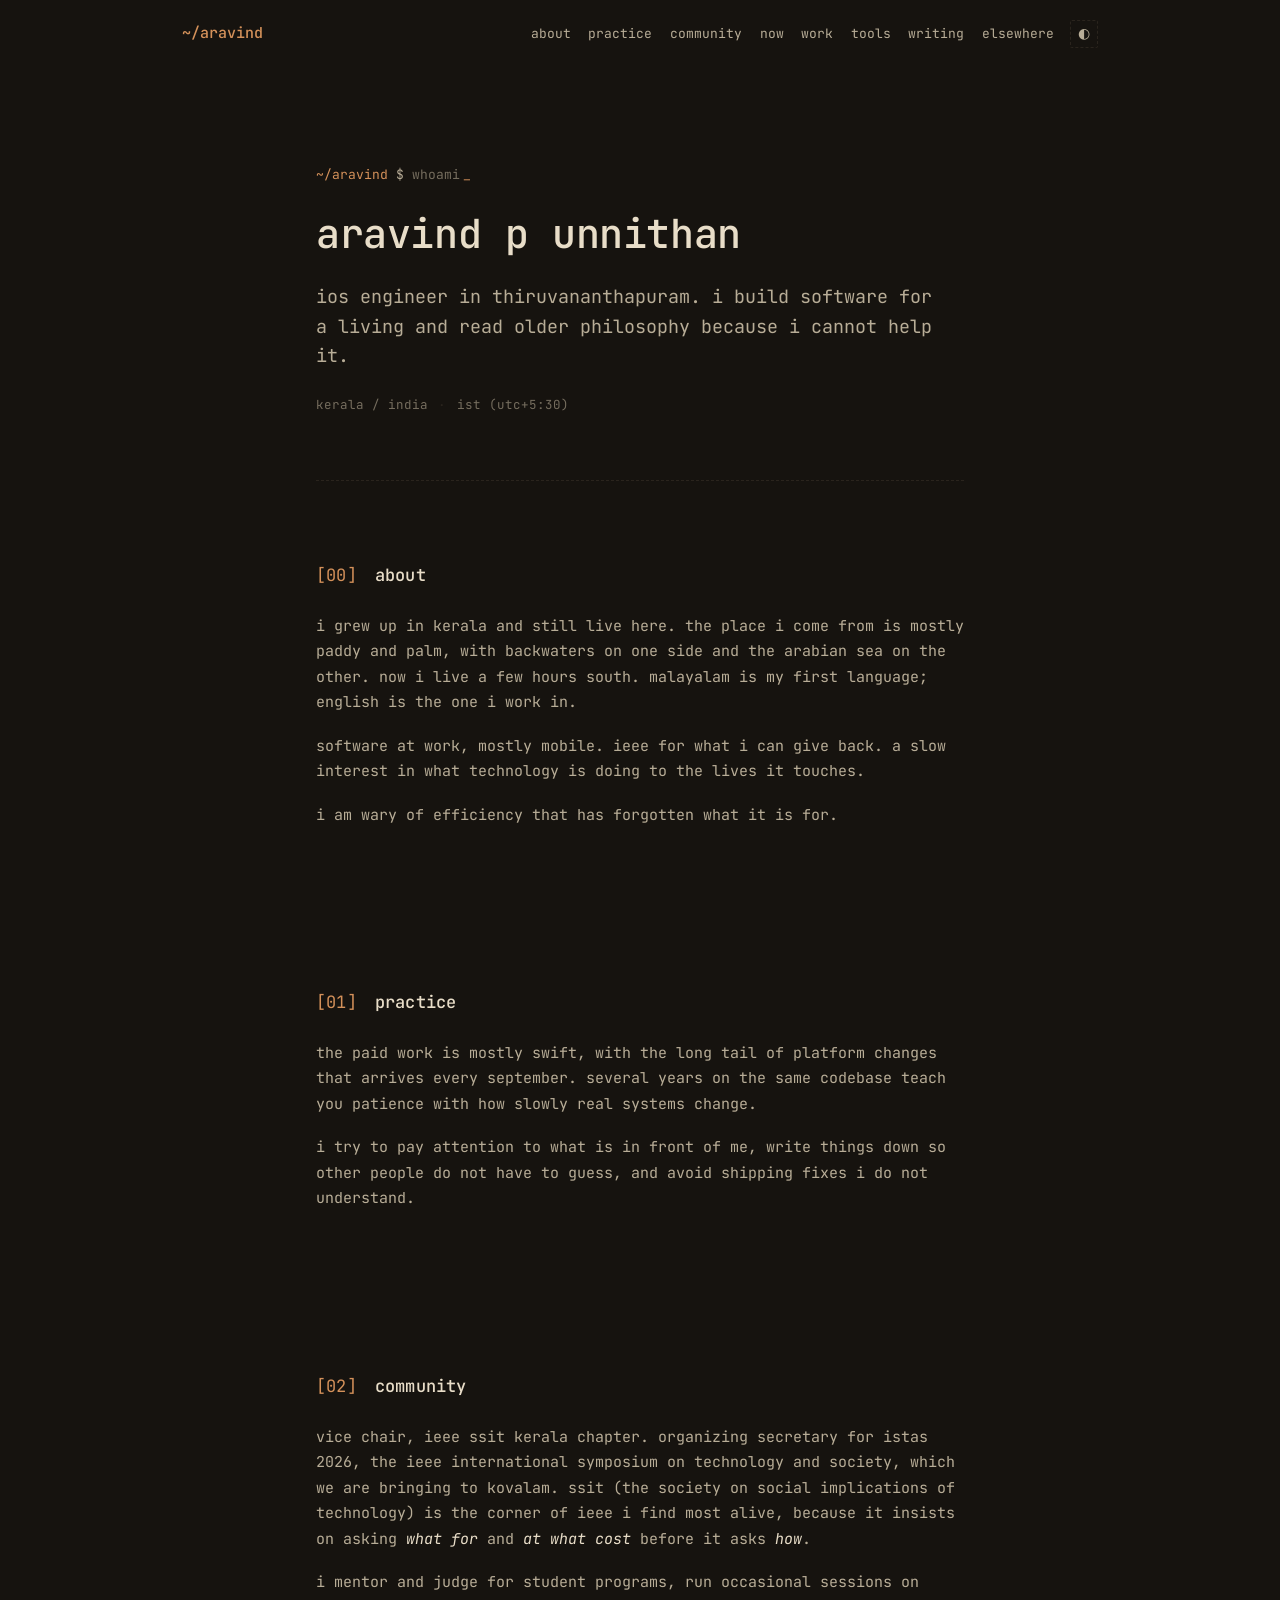
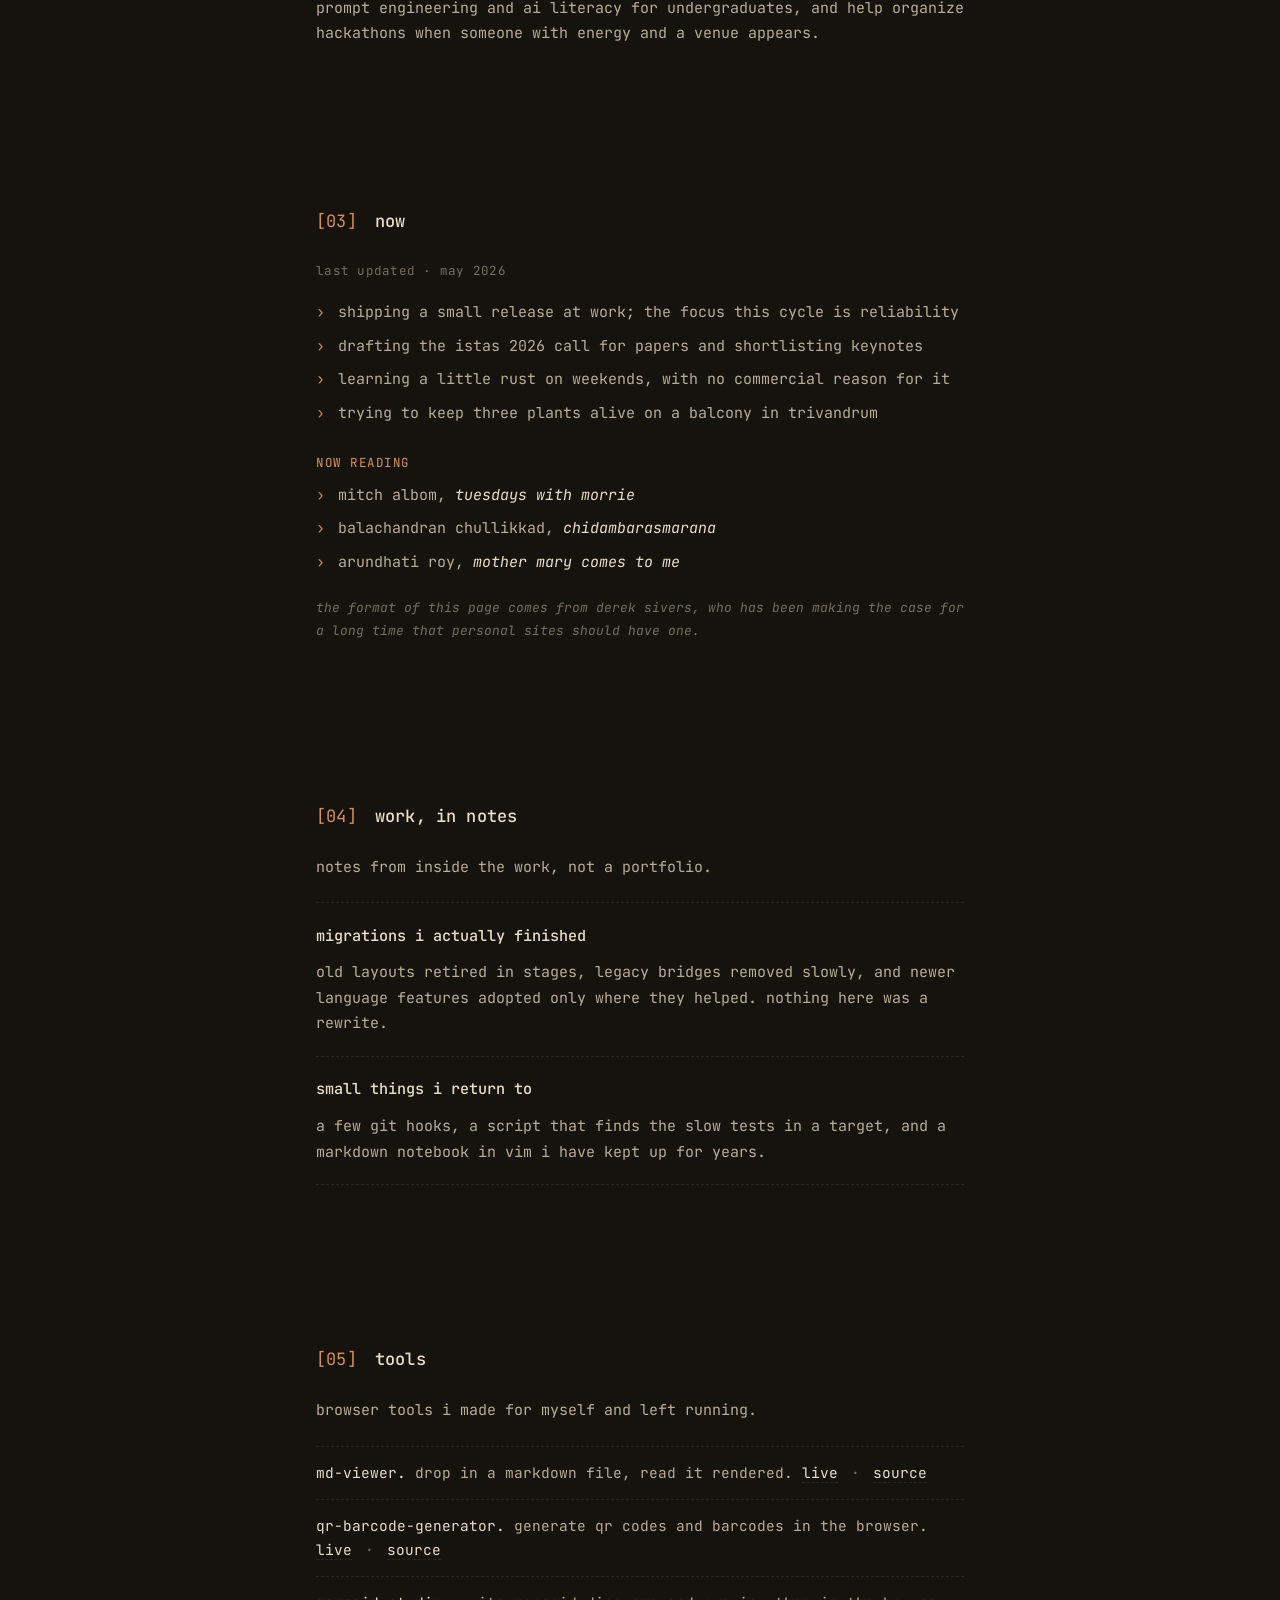
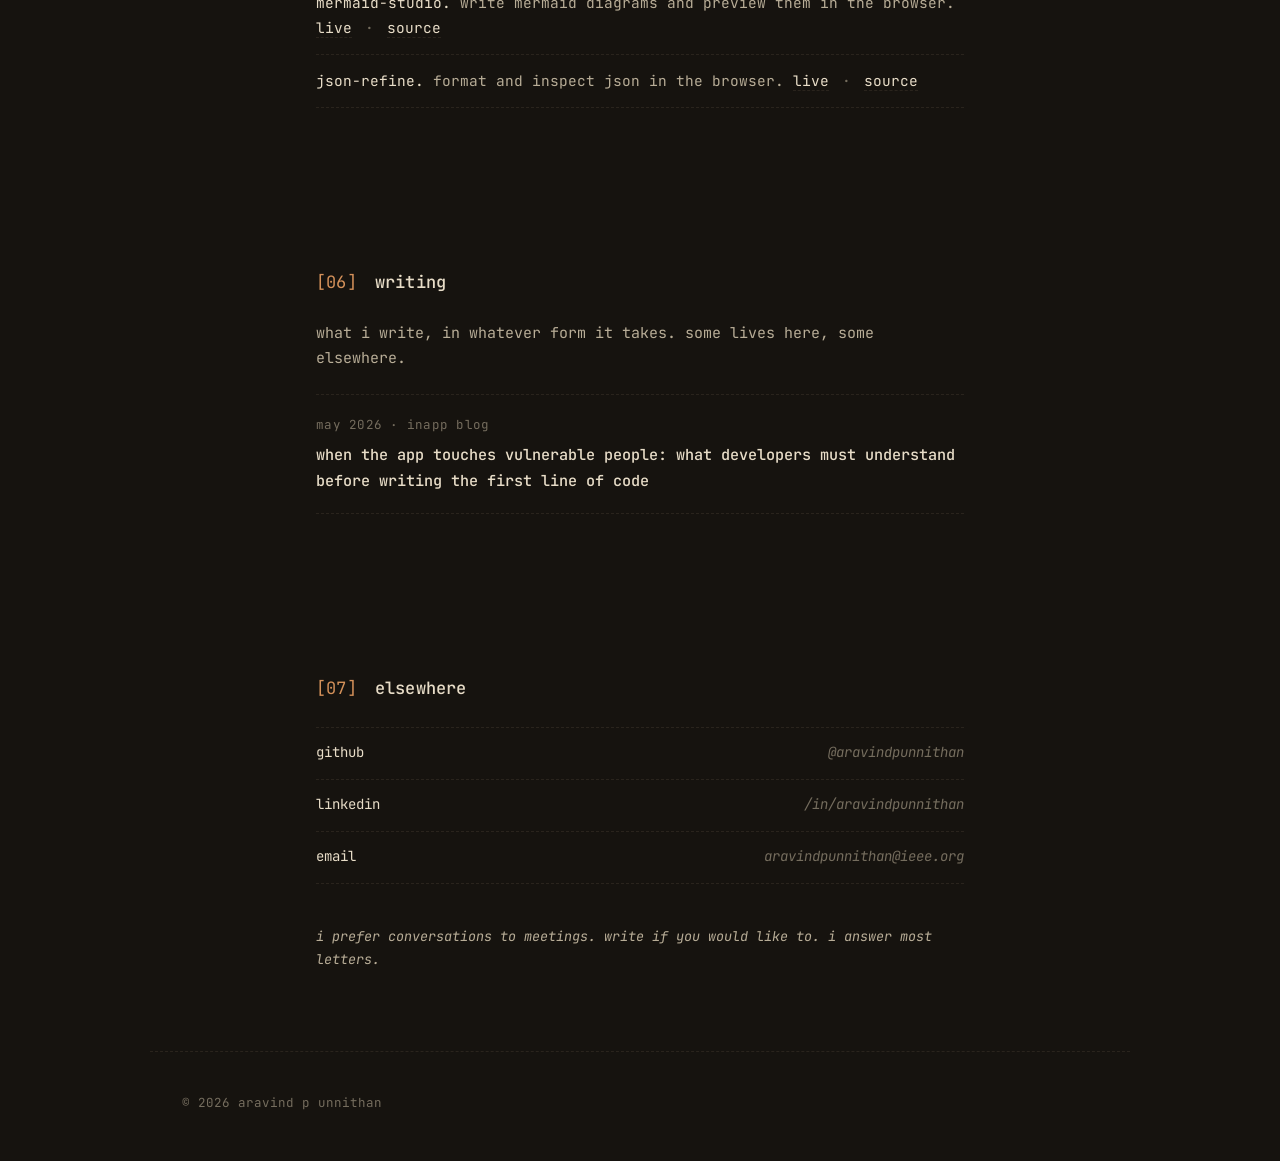
==== commit f19bb04b: "Promote tools into its own section" ====
--- a/index.html
+++ b/index.html
@@ -37,6 +37,7 @@
       <a href="#community">community</a>
       <a href="#now">now</a>
       <a href="#work">work</a>
+      <a href="#tools">tools</a>
       <a href="#writing">writing</a>
       <a href="#elsewhere">elsewhere</a>
     </nav>
@@ -158,39 +159,47 @@
         </p>
       </article>
 
-      <article class="note">
-        <h3>small tools online</h3>
-        <p>
-          browser tools i made for myself and left running.
-        </p>
-        <ul class="tools">
-          <li>
-            <span class="t">md-viewer.</span>
-            drop in a markdown file, read it rendered.
-            <a href="https://aravindpunnithan.github.io/md-viewer/" target="_blank" rel="noopener noreferrer">live</a>
-            <span class="sepdot">·</span>
-            <a href="https://github.com/aravindpunnithan/md-viewer" target="_blank" rel="noopener noreferrer">source</a>
-          </li>
-          <li>
-            <span class="t">qr-barcode-generator.</span>
-            generate qr codes and barcodes in the browser.
-            <a href="https://aravindpunnithan.github.io/qr-barcode-generator/" target="_blank" rel="noopener noreferrer">live</a>
-            <span class="sepdot">·</span>
-            <a href="https://github.com/aravindpunnithan/qr-barcode-generator" target="_blank" rel="noopener noreferrer">source</a>
-          </li>
-          <li>
-            <span class="t">mermaid-studio.</span>
-            write mermaid diagrams and preview them in the browser.
-            <a href="https://aravindpunnithan.github.io/mermaid-studio/" target="_blank" rel="noopener noreferrer">live</a>
-            <span class="sepdot">·</span>
-            <a href="https://github.com/aravindpunnithan/mermaid-studio" target="_blank" rel="noopener noreferrer">source</a>
-          </li>
-        </ul>
-      </article>
+    </section>
+
+    <section id="tools">
+      <h2><span class="num">[05]</span> tools</h2>
+      <p>
+        browser tools i made for myself and left running.
+      </p>
+      <ul class="tools">
+        <li>
+          <span class="t">md-viewer.</span>
+          drop in a markdown file, read it rendered.
+          <a href="https://aravindpunnithan.github.io/md-viewer/" target="_blank" rel="noopener noreferrer">live</a>
+          <span class="sepdot">·</span>
+          <a href="https://github.com/aravindpunnithan/md-viewer" target="_blank" rel="noopener noreferrer">source</a>
+        </li>
+        <li>
+          <span class="t">qr-barcode-generator.</span>
+          generate qr codes and barcodes in the browser.
+          <a href="https://aravindpunnithan.github.io/qr-barcode-generator/" target="_blank" rel="noopener noreferrer">live</a>
+          <span class="sepdot">·</span>
+          <a href="https://github.com/aravindpunnithan/qr-barcode-generator" target="_blank" rel="noopener noreferrer">source</a>
+        </li>
+        <li>
+          <span class="t">mermaid-studio.</span>
+          write mermaid diagrams and preview them in the browser.
+          <a href="https://aravindpunnithan.github.io/mermaid-studio/" target="_blank" rel="noopener noreferrer">live</a>
+          <span class="sepdot">·</span>
+          <a href="https://github.com/aravindpunnithan/mermaid-studio" target="_blank" rel="noopener noreferrer">source</a>
+        </li>
+        <li>
+          <span class="t">json-refine.</span>
+          format and inspect json in the browser.
+          <a href="https://aravindpunnithan.github.io/json-refine/" target="_blank" rel="noopener noreferrer">live</a>
+          <span class="sepdot">·</span>
+          <a href="https://github.com/aravindpunnithan/json-refine" target="_blank" rel="noopener noreferrer">source</a>
+        </li>
+      </ul>
     </section>
 
     <section id="writing">
-      <h2><span class="num">[05]</span> writing</h2>
+      <h2><span class="num">[06]</span> writing</h2>
       <p>
         what i write, in whatever form it takes. some lives here,
         some elsewhere.
@@ -205,7 +214,7 @@
     </section>
 
     <section id="elsewhere">
-      <h2><span class="num">[06]</span> elsewhere</h2>
+      <h2><span class="num">[07]</span> elsewhere</h2>
       <ul class="links">
         <li>
           <a href="https://github.com/aravindpunnithan" target="_blank" rel="noopener noreferrer">
--- a/styles.css
+++ b/styles.css
@@ -249,15 +249,18 @@
   margin-top: 1.4rem;
 }
 
-/* ── tools list inside a note ──────────────────── */
+/* ── tools list ────────────────────────────────── */
 .tools {
   list-style: none;
   padding: 0;
-  margin: 0.8rem 0 0;
+  margin: 1.4rem 0 0;
+  border-top: 1px dashed var(--rule);
 }
 .tools li {
-  padding: 0.4rem 0;
-  color: var(--fg-soft);
+  padding: 0.85rem 0;
+  border-bottom: 1px dashed var(--rule);
+  color: var(--fg-soft);
+  font-size: 14.5px;
 }
 .tools .t { color: var(--fg); }
 .tools .sepdot { color: var(--fg-faint); margin: 0 0.25rem; }
